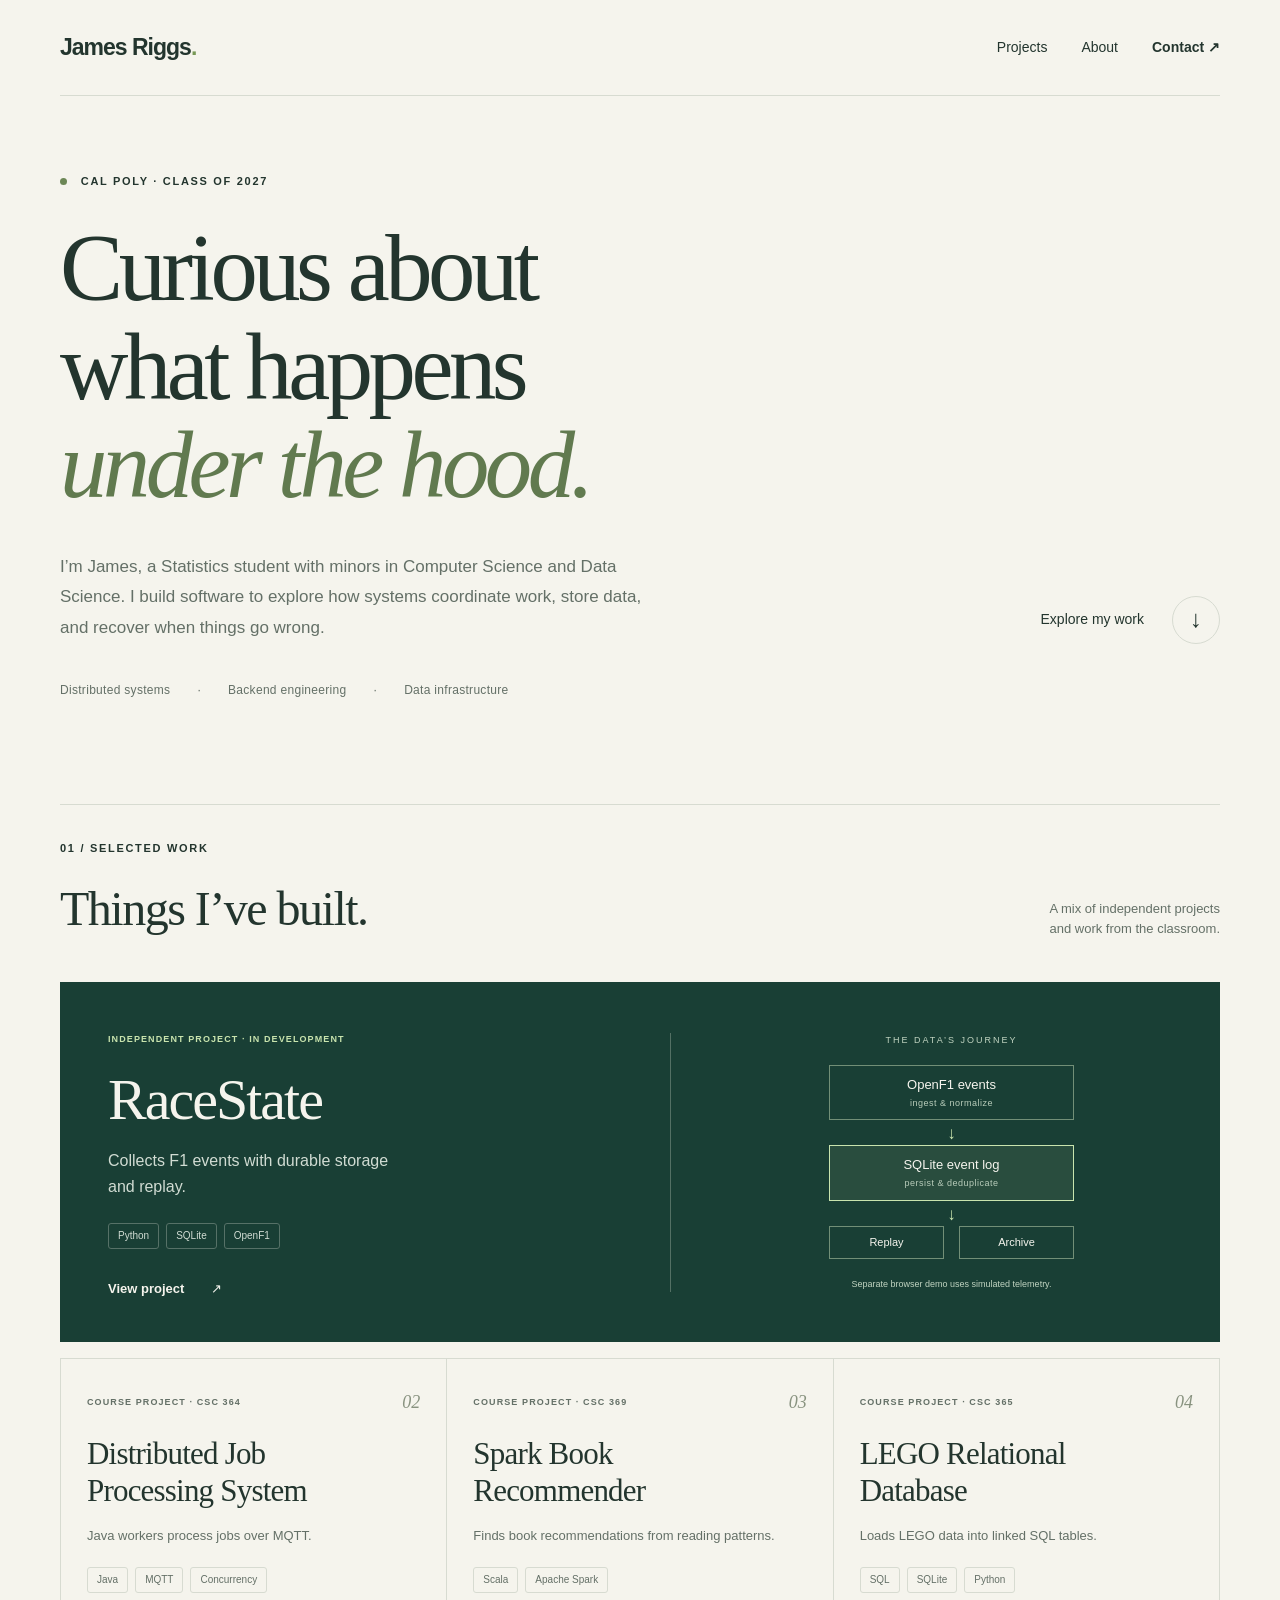
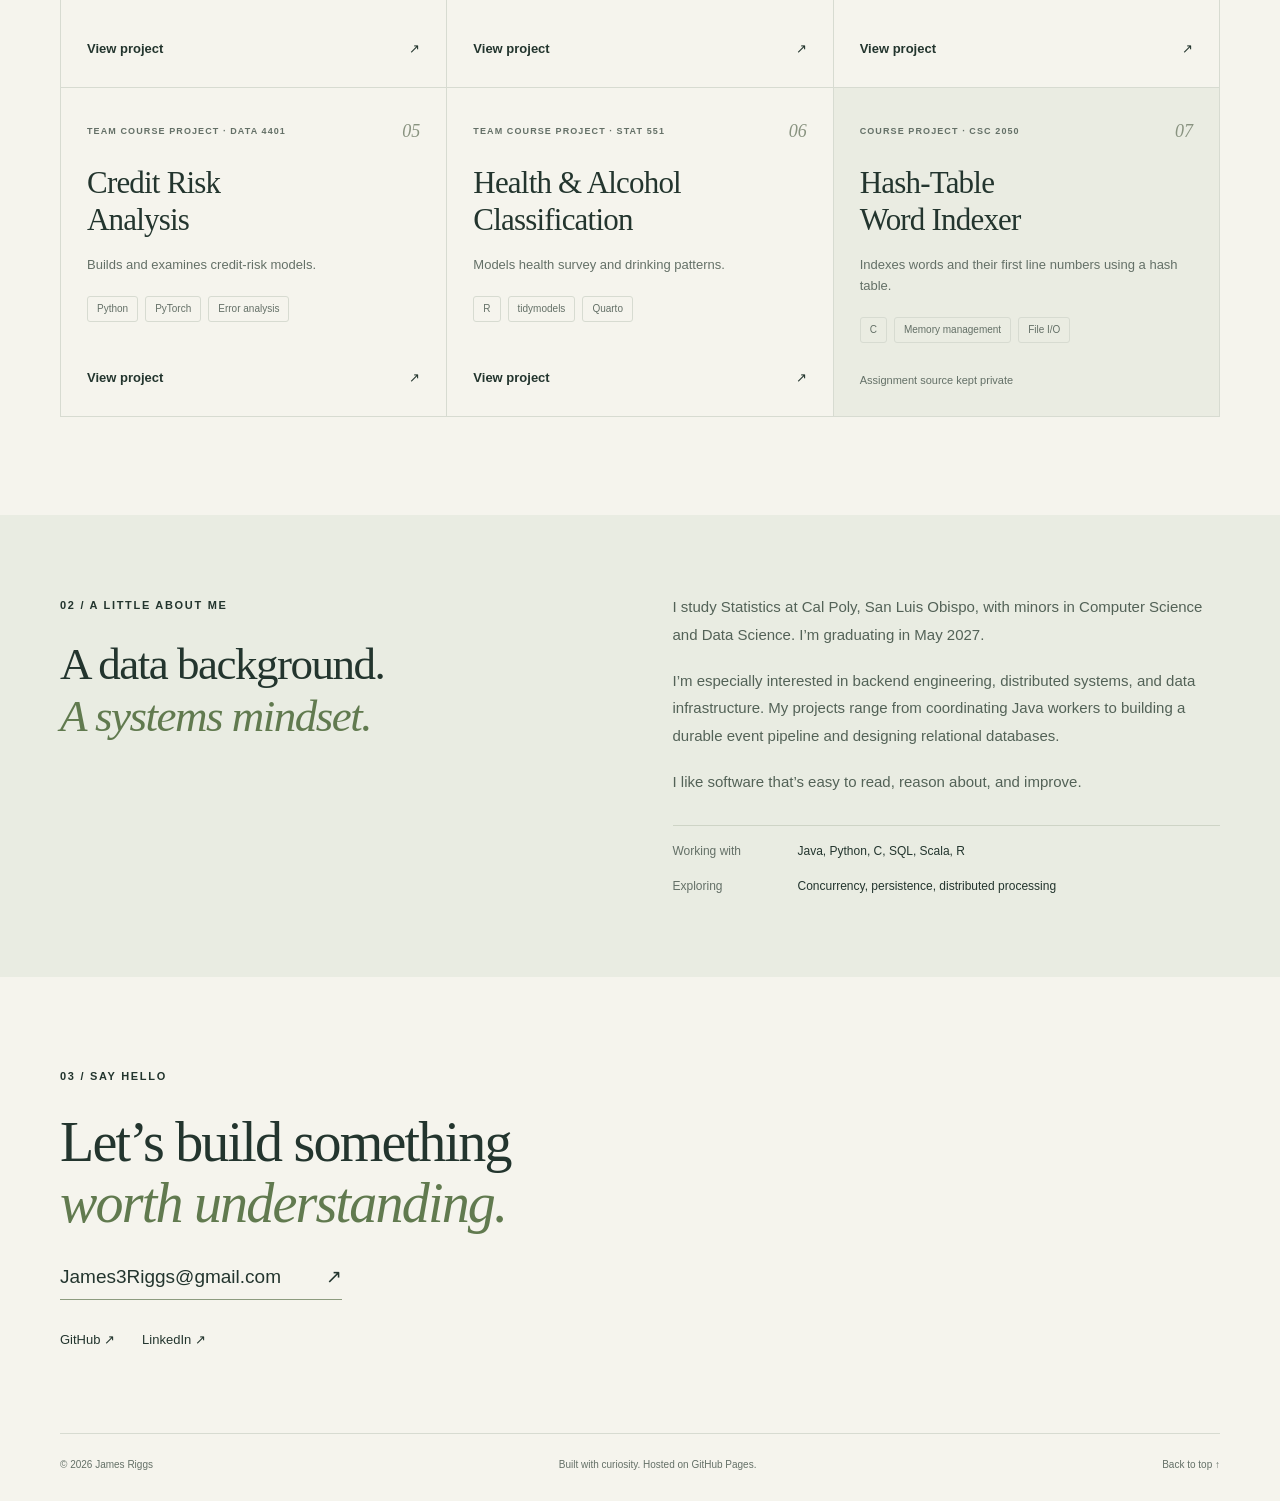
==== index.html @ ce105ed6 "Build personal portfolio with approved projects and About section" ====
<!doctype html>
<html lang="en">
<head>
  <meta charset="utf-8">
  <meta name="viewport" content="width=device-width, initial-scale=1">
  <meta name="description" content="James Riggs — Cal Poly student building distributed systems, backend software, and data pipelines. Selected projects and a little about me.">
  <meta name="theme-color" content="#193f35">
  <title>James Riggs — Software & Systems</title>
  <link rel="icon" href="favicon.svg" type="image/svg+xml">
  <link rel="stylesheet" href="style.css">
</head>
<body>
  <a class="skip" href="#main">Skip to content</a>
  <header class="wrap topbar">
    <a class="wordmark" href="#">James Riggs<span class="dot">.</span></a>
    <nav aria-label="Main navigation"><a href="#projects">Projects</a><a href="#about">About</a><a href="#contact">Contact <span aria-hidden="true">↗</span></a></nav>
  </header>
  <main id="main">
    <section class="wrap hero" aria-labelledby="intro">
      <div class="eyebrow"><span class="status-dot" aria-hidden="true"></span> CAL POLY · CLASS OF 2027</div>
      <h1 id="intro">Curious about<br>what happens<br><em>under the hood.</em></h1>
      <div class="hero-bottom"><p>I’m James, a Statistics student with minors in Computer Science and Data Science. I build software to explore how systems coordinate work, store data, and recover when things go wrong.</p><a class="round-link" href="#projects">Explore my work <span aria-hidden="true">↓</span></a></div>
      <div class="interests"><span>Distributed systems</span><span>Backend engineering</span><span>Data infrastructure</span></div>
    </section>

    <section id="projects" class="wrap projects" aria-labelledby="project-heading">
      <div class="section-heading"><div><span class="eyebrow">01 / SELECTED WORK</span><h2 id="project-heading">Things I’ve built.</h2></div><p>A mix of independent projects<br>and work from the classroom.</p></div>
      <article class="featured">
        <div class="featured-copy"><span class="project-kind">INDEPENDENT PROJECT · IN DEVELOPMENT</span><h3>RaceState</h3><p>Collects F1 events with durable storage and replay.</p><div class="tags"><span>Python</span><span>SQLite</span><span>OpenF1</span></div><a class="source" href="https://github.com/jriggs03/racestate">View project <span aria-hidden="true">↗</span></a></div>
        <div class="flow" role="img" aria-label="RaceState ingestion: OpenF1 events enter a SQLite event log, then can be replayed or archived."><div class="flow-caption">THE DATA’S JOURNEY</div><div class="flow-node">OpenF1 events<span>ingest & normalize</span></div><div class="connector" aria-hidden="true">↓</div><div class="flow-node primary">SQLite event log<span>persist & deduplicate</span></div><div class="connector" aria-hidden="true">↓</div><div class="flow-fork"><span>Replay</span><span>Archive</span></div><p class="flow-note">Separate browser demo uses simulated telemetry.</p></div>
      </article>
      <div class="project-grid">
        <article class="project"><div class="project-top"><span class="project-kind">COURSE PROJECT · CSC 364</span><span class="project-number">02</span></div><h3>Distributed Job<br>Processing System</h3><p>Java workers process jobs over MQTT.</p><div class="tags"><span>Java</span><span>MQTT</span><span>Concurrency</span></div><a class="source" href="https://github.com/jriggs03/Distributed-Arithmetic">View project <span aria-hidden="true">↗</span></a></article>
        <article class="project"><div class="project-top"><span class="project-kind">COURSE PROJECT · CSC 369</span><span class="project-number">03</span></div><h3>Spark Book<br>Recommender</h3><p>Finds book recommendations from reading patterns.</p><div class="tags"><span>Scala</span><span>Apache Spark</span></div><a class="source" href="https://github.com/jriggs03/spark-book-recommender">View project <span aria-hidden="true">↗</span></a></article>
        <article class="project"><div class="project-top"><span class="project-kind">COURSE PROJECT · CSC 365</span><span class="project-number">04</span></div><h3>LEGO Relational<br>Database</h3><p>Loads LEGO data into linked SQL tables.</p><div class="tags"><span>SQL</span><span>SQLite</span><span>Python</span></div><a class="source" href="https://github.com/jriggs03/lego-relational-database">View project <span aria-hidden="true">↗</span></a></article>
        <article class="project"><div class="project-top"><span class="project-kind">TEAM COURSE PROJECT · DATA 4401</span><span class="project-number">05</span></div><h3>Credit Risk<br>Analysis</h3><p>Builds and examines credit-risk models.</p><div class="tags"><span>Python</span><span>PyTorch</span><span>Error analysis</span></div><a class="source" href="https://github.com/jriggs03/credit-risk-analysis">View project <span aria-hidden="true">↗</span></a></article>
        <article class="project"><div class="project-top"><span class="project-kind">TEAM COURSE PROJECT · STAT 551</span><span class="project-number">06</span></div><h3>Health & Alcohol<br>Classification</h3><p>Models health survey and drinking patterns.</p><div class="tags"><span>R</span><span>tidymodels</span><span>Quarto</span></div><a class="source" href="https://github.com/jriggs03/Alcohol-Consumption-trends-in-the-U.S.">View project <span aria-hidden="true">↗</span></a></article>
        <article class="project small-work"><div class="project-top"><span class="project-kind">COURSE PROJECT · CSC 2050</span><span class="project-number">07</span></div><h3>Hash-Table<br>Word Indexer</h3><p>Indexes words and their first line numbers using a hash table.</p><div class="tags"><span>C</span><span>Memory management</span><span>File I/O</span></div><span class="private-source">Assignment source kept private</span></article>
      </div>
    </section>

    <section id="about" class="about" aria-labelledby="about-heading"><div class="wrap about-grid"><div><span class="eyebrow">02 / A LITTLE ABOUT ME</span><h2 id="about-heading">A data background.<br><em>A systems mindset.</em></h2></div><div class="about-copy"><p>I study Statistics at Cal Poly, San Luis Obispo, with minors in Computer Science and Data Science. I’m graduating in May 2027.</p><p>I’m especially interested in backend engineering, distributed systems, and data infrastructure. My projects range from coordinating Java workers to building a durable event pipeline and designing relational databases.</p><p>I like software that’s easy to read, reason about, and improve.</p><dl><div><dt>Working with</dt><dd>Java, Python, C, SQL, Scala, R</dd></div><div><dt>Exploring</dt><dd>Concurrency, persistence, distributed processing</dd></div></dl></div></div></section>

    <section id="contact" class="wrap contact" aria-labelledby="contact-heading"><span class="eyebrow">03 / SAY HELLO</span><h2 id="contact-heading">Let’s build something<br><em>worth understanding.</em></h2><a class="email" href="mailto:James3Riggs@gmail.com">James3Riggs@gmail.com <span aria-hidden="true">↗</span></a><div class="contact-links"><a href="https://github.com/jriggs03">GitHub ↗</a><a href="https://www.linkedin.com/in/James-Riggs/">LinkedIn ↗</a></div></section>
  </main>
  <footer class="wrap footer"><span>© 2026 James Riggs</span><span>Built with curiosity. Hosted on GitHub Pages.</span><a href="#">Back to top ↑</a></footer>
</body>
</html>
---- style.css ----
:root{--paper:#f5f4ed;--ink:#23352e;--muted:#647067;--green:#193f35;--line:#d7dbd1;--accent:#c9e4ae;--serif:Georgia,'Times New Roman',serif;--sans:-apple-system,BlinkMacSystemFont,'Segoe UI',sans-serif}*{box-sizing:border-box}html{scroll-behavior:smooth;scroll-padding-top:24px}body{margin:0;background:var(--paper);color:var(--ink);font-family:var(--sans);font-size:16px;line-height:1.6}a{color:inherit;text-decoration:none}a:hover{text-decoration:underline;text-underline-offset:5px}a:focus-visible{outline:3px solid #6b8d45;outline-offset:7px;border-radius:2px}.wrap{width:min(1160px,calc(100% - 96px));margin-inline:auto}.skip{position:absolute;left:16px;top:-80px;padding:10px;background:var(--ink);color:white;z-index:10}.skip:focus{top:10px}.topbar{display:flex;align-items:center;justify-content:space-between;padding:29px 0;border-bottom:1px solid var(--line)}.wordmark{font-size:23px;font-weight:650;letter-spacing:-1px}.dot{color:#789856}nav{display:flex;gap:34px;font-size:14px}nav a:last-child{font-weight:600}.hero{padding-top:77px;padding-bottom:44px}.eyebrow{font-size:11px;letter-spacing:1.7px;font-weight:650}.status-dot{display:inline-block;width:7px;height:7px;background:#6c8756;border-radius:50%;margin-right:9px}h1,h2,h3,p{margin:0}h1,h2,h3{font-family:var(--serif);font-weight:400}h1{font-size:clamp(62px,7.4vw,104px);letter-spacing:-4.5px;line-height:1.04;margin-top:29px}em{font-weight:400;color:#617a4f}.hero-bottom{display:flex;justify-content:space-between;align-items:flex-end;gap:55px;margin-top:37px}.hero-bottom p{max-width:590px;color:var(--muted);font-size:17px;line-height:1.8}.round-link{display:flex;align-items:center;gap:28px;font-size:14px;white-space:nowrap}.round-link span{display:grid;place-items:center;width:48px;height:48px;border:1px solid var(--line);border-radius:50%;font-size:24px}.interests{display:flex;gap:27px;padding-top:37px;font-size:12px;letter-spacing:.3px;color:var(--muted)}.interests span+span:before{content:'·';margin-right:27px}.projects{padding-top:60px;padding-bottom:98px}.section-heading{display:flex;justify-content:space-between;align-items:flex-end;border-top:1px solid var(--line);padding-top:29px;margin-bottom:34px}.section-heading h2{font-size:48px;letter-spacing:-1.5px;margin-top:12px}.section-heading>p{font-size:13px;color:var(--muted);text-align:right;padding-bottom:8px}.featured{background:var(--green);color:var(--paper);display:grid;grid-template-columns:1fr 1fr;min-height:350px;padding:42px 48px;gap:60px}.project-kind{font-size:10px;letter-spacing:1.1px;font-weight:600}.featured .project-kind{color:var(--accent)}.featured h3{font-size:58px;letter-spacing:-2px;margin-top:15px;line-height:1.2}.featured-copy>p{color:#d1dcd3;margin-top:14px;max-width:290px}.tags{display:flex;flex-wrap:wrap;gap:7px;margin-top:23px}.tags span{font-size:10px;line-height:1.4;border:1px solid var(--line);padding:5px 9px;border-radius:3px;color:var(--muted)}.featured .tags span{color:#d1dcd3;border-color:#567167}.source{display:inline-flex;gap:27px;font-size:13px;font-weight:550;margin-top:30px}.flow{align-self:center;text-align:center;border-left:1px solid #537064;padding-left:60px}.flow-caption{font-size:9px;letter-spacing:2px;color:#c1d4c1;margin-bottom:18px}.flow-node{border:1px solid #728f77;padding:9px 15px;font-size:13px;max-width:245px;margin:auto}.flow-node span{display:block;font-size:9px;letter-spacing:.5px;color:#b9cdbb}.flow-node.primary{border-color:var(--accent);background:#294d3e}.connector{height:25px;color:var(--accent);font-size:17px}.flow-fork{display:flex;gap:15px;max-width:245px;margin:auto}.flow-fork span{width:50%;border:1px solid #728f77;padding:7px;font-size:11px}.flow-note{font-size:9px;color:#c1d4c1;margin-top:18px}.project-grid{display:grid;grid-template-columns:repeat(3,minmax(0,1fr));margin-top:16px;border-top:1px solid var(--line);border-left:1px solid var(--line)}.project{padding:29px 26px 27px;border-bottom:1px solid var(--line);border-right:1px solid var(--line);display:flex;flex-direction:column;min-height:329px}.project-top{display:flex;justify-content:space-between;align-items:center;gap:12px}.project-kind{color:var(--muted);font-size:9px}.project-number{font-family:var(--serif);font-style:italic;color:#899380;font-size:18px}.project h3{font-size:31px;letter-spacing:-.8px;line-height:1.18;margin-top:19px}.project p{font-size:13px;color:var(--muted);margin-top:17px}.project .tags{margin-top:20px;margin-bottom:25px}.project .source{margin-top:auto;justify-content:space-between}.small-work{background:#eaece2}.private-source{font-size:11px;color:var(--muted);margin-top:auto}.about{background:#e9ece2;padding:76px 0 81px}.about-grid{display:grid;grid-template-columns:1fr 1fr;gap:65px}.about h2{font-size:45px;line-height:1.15;letter-spacing:-1.5px;margin-top:22px}.about-copy{padding-top:2px}.about-copy>p{font-size:15px;line-height:1.85;color:#536257;margin-bottom:18px}.about dl{margin:29px 0 0;border-top:1px solid #ced4c6}.about dl>div{display:grid;grid-template-columns:110px 1fr;gap:15px;padding-top:16px;font-size:12px}dt{color:var(--muted)}dd{margin:0}.contact{padding-top:85px;padding-bottom:82px}.contact h2{font-size:56px;line-height:1.1;letter-spacing:-1.8px;margin:24px 0 27px}.email{font-size:19px;border-bottom:1px solid #8d9b7f;padding-bottom:7px;display:inline-flex;gap:45px}.contact-links{display:flex;gap:27px;margin-top:30px;font-size:13px}.footer{display:flex;justify-content:space-between;gap:20px;border-top:1px solid var(--line);padding:23px 0 28px;font-size:10px;color:var(--muted)}@media(min-width:1400px){.hero{padding-top:90px}}@media(max-width:950px){.wrap{width:calc(100% - 56px)}.project-grid{grid-template-columns:repeat(2,minmax(0,1fr))}.featured{gap:30px;padding:35px}.flow{padding-left:30px}.hero-bottom{gap:25px}.about-grid{gap:35px}.about h2{font-size:38px}h1{letter-spacing:-3px}}@media(max-width:620px){.wrap{width:calc(100% - 36px)}.topbar{padding:21px 0}.wordmark{font-size:21px}nav{gap:17px;font-size:12px}.hero{padding-top:50px}.eyebrow{font-size:9px}h1{font-size:58px;letter-spacing:-2.7px;margin-top:25px}.hero-bottom{display:block;margin-top:29px}.hero-bottom p{font-size:15px}.round-link{margin-top:23px;justify-content:space-between}.interests{gap:12px;flex-wrap:wrap;font-size:9px;padding-top:28px}.interests span+span:before{margin-right:12px}.projects{padding-top:35px;padding-bottom:55px}.section-heading h2{font-size:36px}.section-heading>p{display:none}.featured{display:block;padding:29px}.featured h3{font-size:47px}.flow{border-left:0;border-top:1px solid #537064;padding:27px 0 0;margin-top:30px}.project-grid{grid-template-columns:1fr}.project{min-height:300px;padding:25px}.project h3{font-size:32px}.about{padding:50px 0}.about-grid{grid-template-columns:1fr;gap:28px}.about h2{font-size:37px}.contact{padding-top:54px;padding-bottom:53px}.contact h2{font-size:40px}.email{font-size:15px;gap:25px}.footer{flex-wrap:wrap;font-size:9px}.footer span:nth-child(2){order:3;width:100%}}@media(prefers-reduced-motion:reduce){html{scroll-behavior:auto}}@media print{.topbar,.contact,.footer{display:none}.hero{padding-top:20px}.projects{padding-top:20px}.project,.featured{break-inside:avoid}a.source:after{content:' (' attr(href) ')';font-size:8px}.wrap{width:100%}}
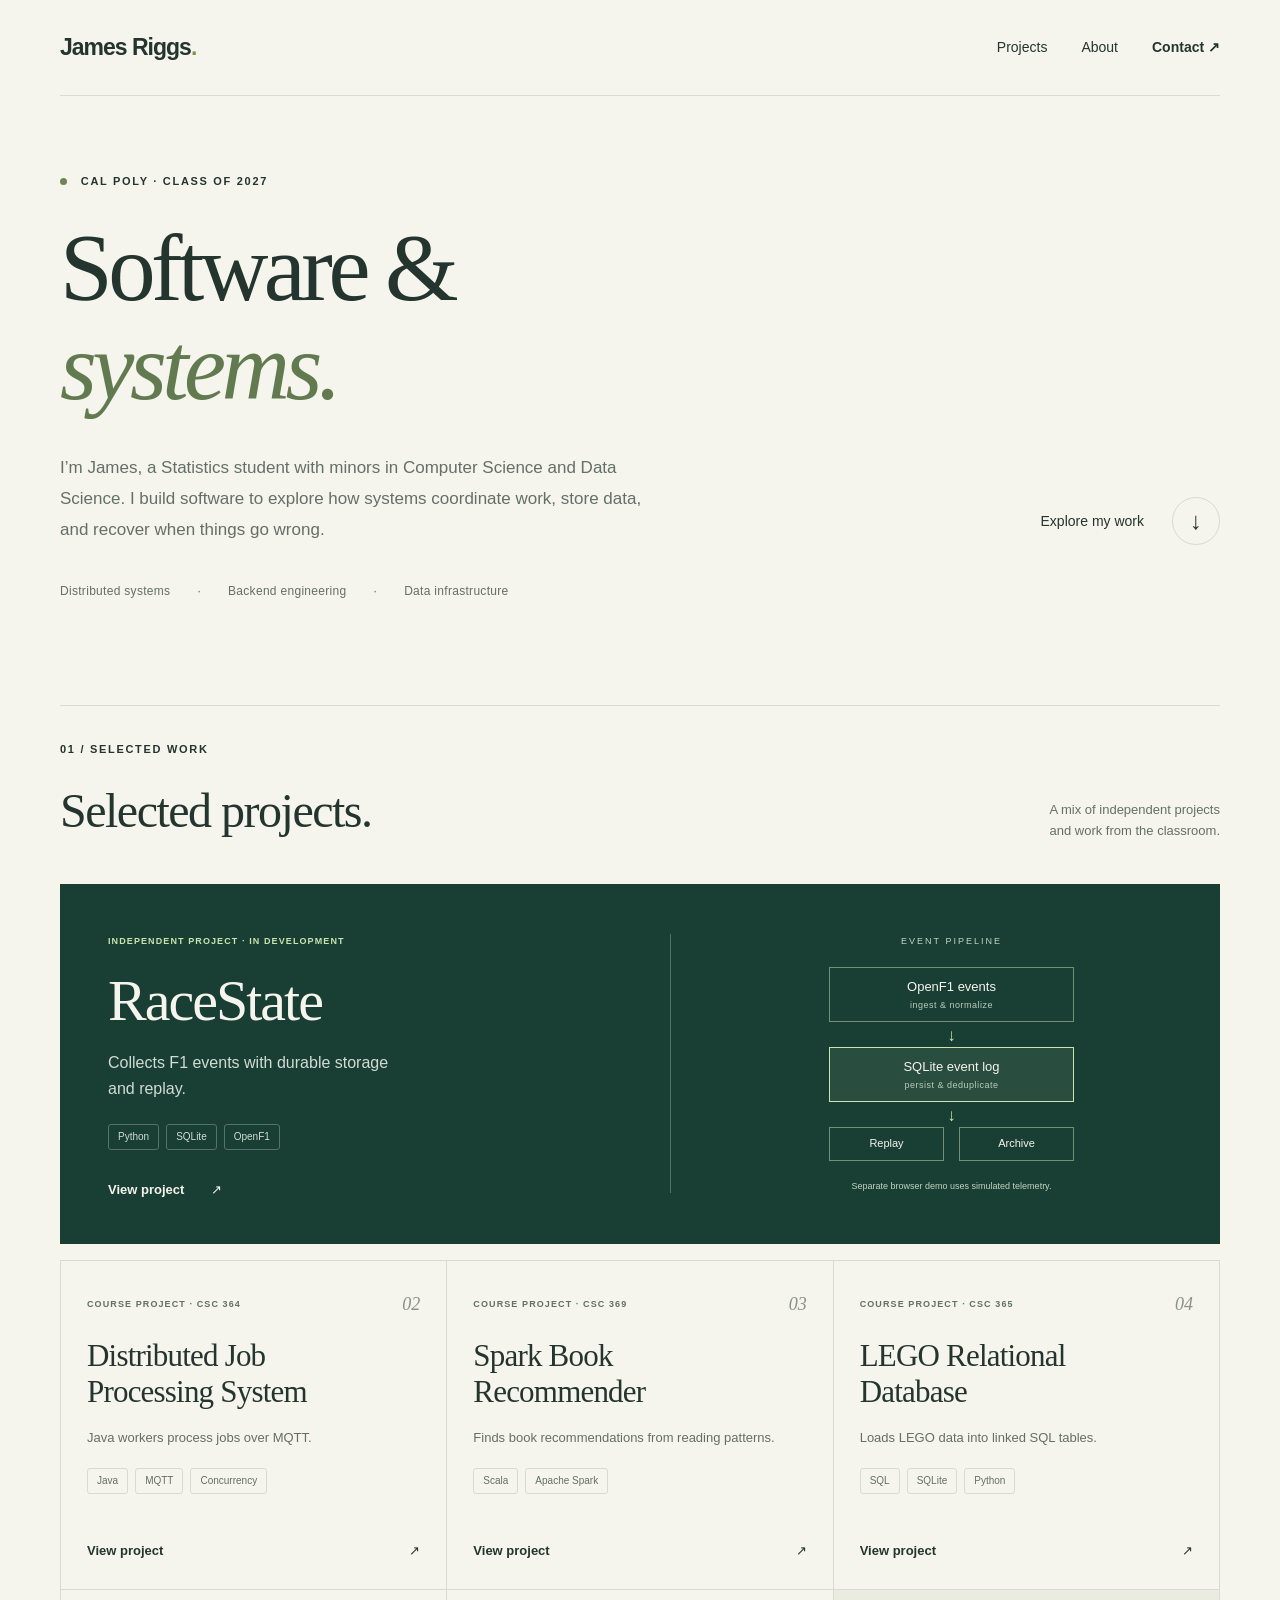
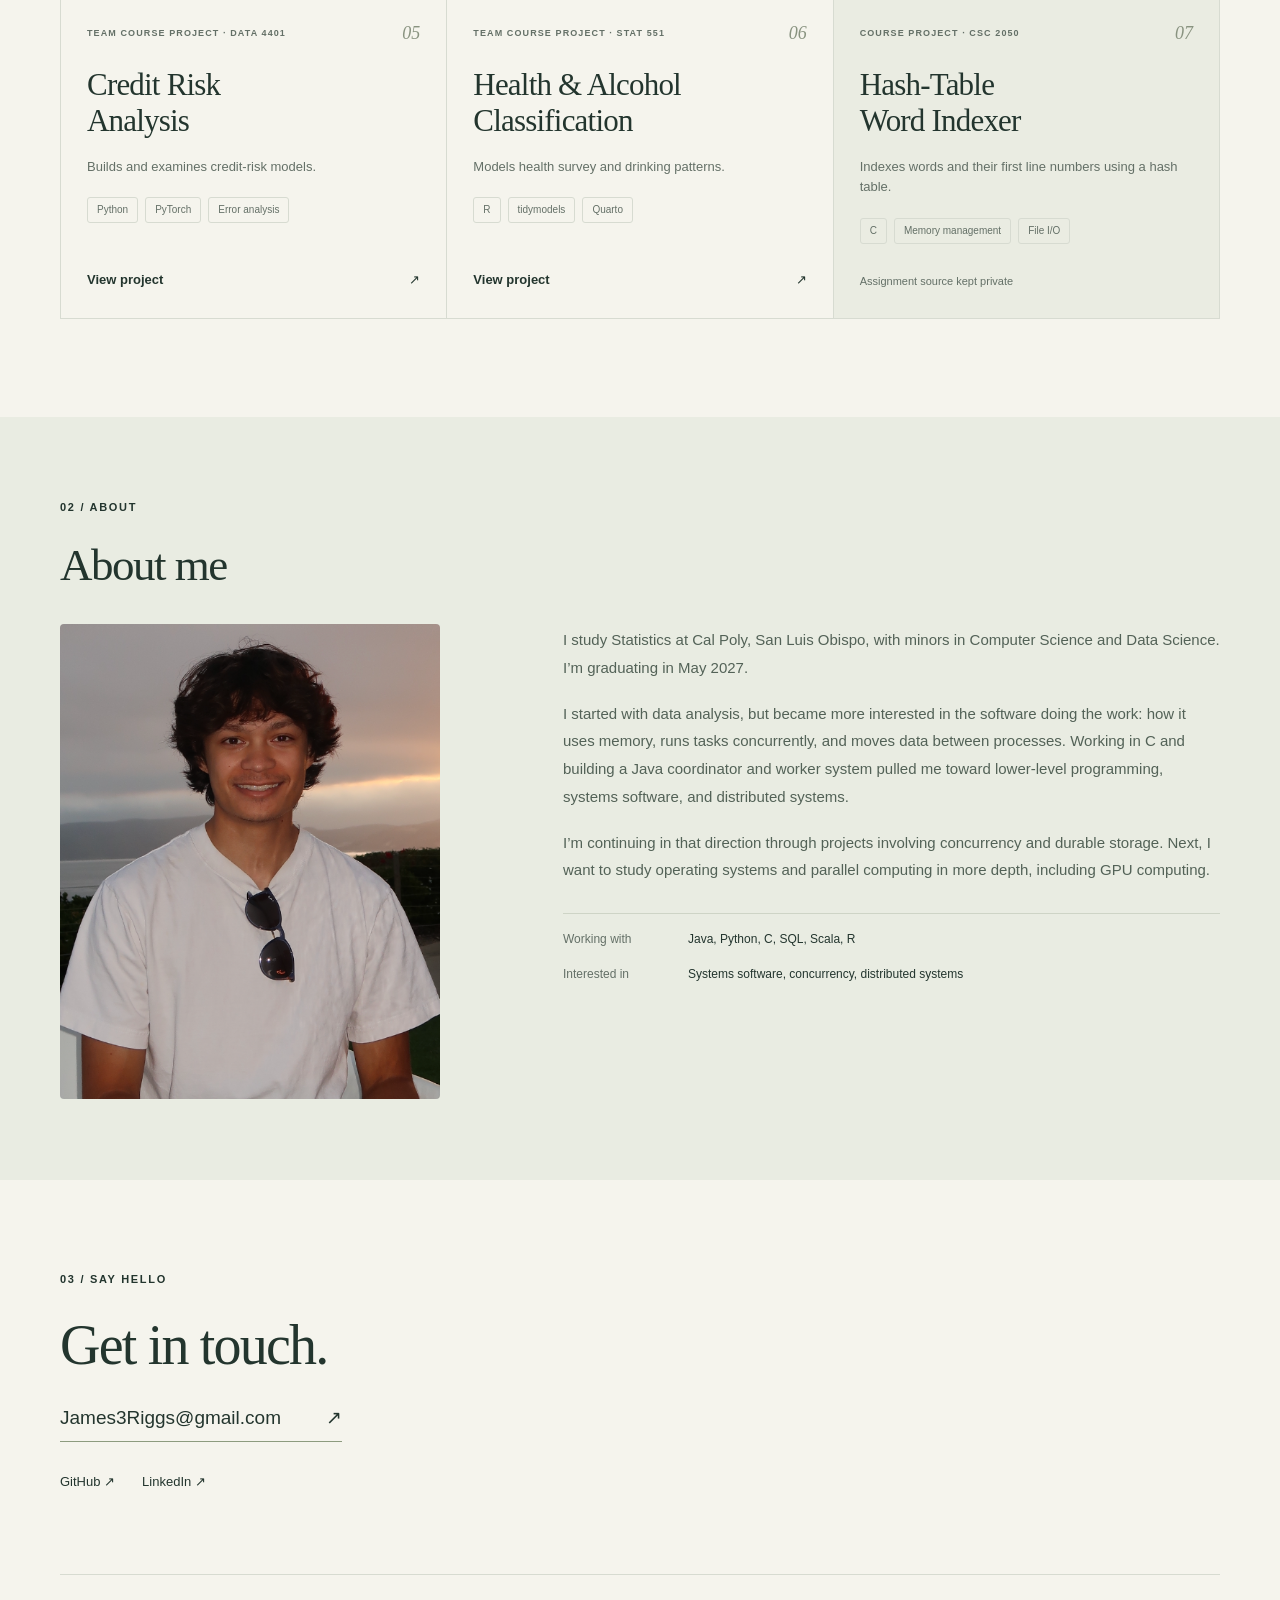
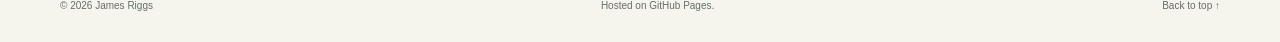
==== commit aab660a1: "Add About portrait and simplify portfolio copy" ====
--- a/index.html
+++ b/index.html
@@ -18,16 +18,16 @@
   <main id="main">
     <section class="wrap hero" aria-labelledby="intro">
       <div class="eyebrow"><span class="status-dot" aria-hidden="true"></span> CAL POLY · CLASS OF 2027</div>
-      <h1 id="intro">Curious about<br>what happens<br><em>under the hood.</em></h1>
+      <h1 id="intro">Software &amp;<br><em>systems.</em></h1>
       <div class="hero-bottom"><p>I’m James, a Statistics student with minors in Computer Science and Data Science. I build software to explore how systems coordinate work, store data, and recover when things go wrong.</p><a class="round-link" href="#projects">Explore my work <span aria-hidden="true">↓</span></a></div>
       <div class="interests"><span>Distributed systems</span><span>Backend engineering</span><span>Data infrastructure</span></div>
     </section>
 
     <section id="projects" class="wrap projects" aria-labelledby="project-heading">
-      <div class="section-heading"><div><span class="eyebrow">01 / SELECTED WORK</span><h2 id="project-heading">Things I’ve built.</h2></div><p>A mix of independent projects<br>and work from the classroom.</p></div>
+      <div class="section-heading"><div><span class="eyebrow">01 / SELECTED WORK</span><h2 id="project-heading">Selected projects.</h2></div><p>A mix of independent projects<br>and work from the classroom.</p></div>
       <article class="featured">
         <div class="featured-copy"><span class="project-kind">INDEPENDENT PROJECT · IN DEVELOPMENT</span><h3>RaceState</h3><p>Collects F1 events with durable storage and replay.</p><div class="tags"><span>Python</span><span>SQLite</span><span>OpenF1</span></div><a class="source" href="https://github.com/jriggs03/racestate">View project <span aria-hidden="true">↗</span></a></div>
-        <div class="flow" role="img" aria-label="RaceState ingestion: OpenF1 events enter a SQLite event log, then can be replayed or archived."><div class="flow-caption">THE DATA’S JOURNEY</div><div class="flow-node">OpenF1 events<span>ingest & normalize</span></div><div class="connector" aria-hidden="true">↓</div><div class="flow-node primary">SQLite event log<span>persist & deduplicate</span></div><div class="connector" aria-hidden="true">↓</div><div class="flow-fork"><span>Replay</span><span>Archive</span></div><p class="flow-note">Separate browser demo uses simulated telemetry.</p></div>
+        <div class="flow" role="img" aria-label="RaceState ingestion: OpenF1 events enter a SQLite event log, then can be replayed or archived."><div class="flow-caption">EVENT PIPELINE</div><div class="flow-node">OpenF1 events<span>ingest & normalize</span></div><div class="connector" aria-hidden="true">↓</div><div class="flow-node primary">SQLite event log<span>persist & deduplicate</span></div><div class="connector" aria-hidden="true">↓</div><div class="flow-fork"><span>Replay</span><span>Archive</span></div><p class="flow-note">Separate browser demo uses simulated telemetry.</p></div>
       </article>
       <div class="project-grid">
         <article class="project"><div class="project-top"><span class="project-kind">COURSE PROJECT · CSC 364</span><span class="project-number">02</span></div><h3>Distributed Job<br>Processing System</h3><p>Java workers process jobs over MQTT.</p><div class="tags"><span>Java</span><span>MQTT</span><span>Concurrency</span></div><a class="source" href="https://github.com/jriggs03/Distributed-Arithmetic">View project <span aria-hidden="true">↗</span></a></article>
@@ -39,10 +39,24 @@
       </div>
     </section>
 
-    <section id="about" class="about" aria-labelledby="about-heading"><div class="wrap about-grid"><div><span class="eyebrow">02 / A LITTLE ABOUT ME</span><h2 id="about-heading">A data background.<br><em>A systems mindset.</em></h2></div><div class="about-copy"><p>I study Statistics at Cal Poly, San Luis Obispo, with minors in Computer Science and Data Science. I’m graduating in May 2027.</p><p>I’m especially interested in backend engineering, distributed systems, and data infrastructure. My projects range from coordinating Java workers to building a durable event pipeline and designing relational databases.</p><p>I like software that’s easy to read, reason about, and improve.</p><dl><div><dt>Working with</dt><dd>Java, Python, C, SQL, Scala, R</dd></div><div><dt>Exploring</dt><dd>Concurrency, persistence, distributed processing</dd></div></dl></div></div></section>
+    <section id="about" class="about" aria-labelledby="about-heading">
+      <div class="wrap">
+        <span class="eyebrow">02 / ABOUT</span>
+        <h2 id="about-heading">About me</h2>
+        <div class="about-grid">
+          <img class="about-photo" src="assets/james-riggs.png" alt="James Riggs outdoors by the coast" width="714" height="661" loading="lazy" decoding="async">
+          <div class="about-copy">
+            <p>I study Statistics at Cal Poly, San Luis Obispo, with minors in Computer Science and Data Science. I’m graduating in May 2027.</p>
+            <p>I started with data analysis, but became more interested in the software doing the work: how it uses memory, runs tasks concurrently, and moves data between processes. Working in C and building a Java coordinator and worker system pulled me toward lower-level programming, systems software, and distributed systems.</p>
+            <p>I’m continuing in that direction through projects involving concurrency and durable storage. Next, I want to study operating systems and parallel computing in more depth, including GPU computing.</p>
+            <dl><div><dt>Working with</dt><dd>Java, Python, C, SQL, Scala, R</dd></div><div><dt>Interested in</dt><dd>Systems software, concurrency, distributed systems</dd></div></dl>
+          </div>
+        </div>
+      </div>
+    </section>
 
-    <section id="contact" class="wrap contact" aria-labelledby="contact-heading"><span class="eyebrow">03 / SAY HELLO</span><h2 id="contact-heading">Let’s build something<br><em>worth understanding.</em></h2><a class="email" href="mailto:James3Riggs@gmail.com">James3Riggs@gmail.com <span aria-hidden="true">↗</span></a><div class="contact-links"><a href="https://github.com/jriggs03">GitHub ↗</a><a href="https://www.linkedin.com/in/James-Riggs/">LinkedIn ↗</a></div></section>
+    <section id="contact" class="wrap contact" aria-labelledby="contact-heading"><span class="eyebrow">03 / SAY HELLO</span><h2 id="contact-heading">Get in touch.</h2><a class="email" href="mailto:James3Riggs@gmail.com">James3Riggs@gmail.com <span aria-hidden="true">↗</span></a><div class="contact-links"><a href="https://github.com/jriggs03">GitHub ↗</a><a href="https://www.linkedin.com/in/James-Riggs/">LinkedIn ↗</a></div></section>
   </main>
-  <footer class="wrap footer"><span>© 2026 James Riggs</span><span>Built with curiosity. Hosted on GitHub Pages.</span><a href="#">Back to top ↑</a></footer>
+  <footer class="wrap footer"><span>© 2026 James Riggs</span><span>Hosted on GitHub Pages.</span><a href="#">Back to top ↑</a></footer>
 </body>
 </html>
--- a/style.css
+++ b/style.css
@@ -1 +1 @@
-:root{--paper:#f5f4ed;--ink:#23352e;--muted:#647067;--green:#193f35;--line:#d7dbd1;--accent:#c9e4ae;--serif:Georgia,'Times New Roman',serif;--sans:-apple-system,BlinkMacSystemFont,'Segoe UI',sans-serif}*{box-sizing:border-box}html{scroll-behavior:smooth;scroll-padding-top:24px}body{margin:0;background:var(--paper);color:var(--ink);font-family:var(--sans);font-size:16px;line-height:1.6}a{color:inherit;text-decoration:none}a:hover{text-decoration:underline;text-underline-offset:5px}a:focus-visible{outline:3px solid #6b8d45;outline-offset:7px;border-radius:2px}.wrap{width:min(1160px,calc(100% - 96px));margin-inline:auto}.skip{position:absolute;left:16px;top:-80px;padding:10px;background:var(--ink);color:white;z-index:10}.skip:focus{top:10px}.topbar{display:flex;align-items:center;justify-content:space-between;padding:29px 0;border-bottom:1px solid var(--line)}.wordmark{font-size:23px;font-weight:650;letter-spacing:-1px}.dot{color:#789856}nav{display:flex;gap:34px;font-size:14px}nav a:last-child{font-weight:600}.hero{padding-top:77px;padding-bottom:44px}.eyebrow{font-size:11px;letter-spacing:1.7px;font-weight:650}.status-dot{display:inline-block;width:7px;height:7px;background:#6c8756;border-radius:50%;margin-right:9px}h1,h2,h3,p{margin:0}h1,h2,h3{font-family:var(--serif);font-weight:400}h1{font-size:clamp(62px,7.4vw,104px);letter-spacing:-4.5px;line-height:1.04;margin-top:29px}em{font-weight:400;color:#617a4f}.hero-bottom{display:flex;justify-content:space-between;align-items:flex-end;gap:55px;margin-top:37px}.hero-bottom p{max-width:590px;color:var(--muted);font-size:17px;line-height:1.8}.round-link{display:flex;align-items:center;gap:28px;font-size:14px;white-space:nowrap}.round-link span{display:grid;place-items:center;width:48px;height:48px;border:1px solid var(--line);border-radius:50%;font-size:24px}.interests{display:flex;gap:27px;padding-top:37px;font-size:12px;letter-spacing:.3px;color:var(--muted)}.interests span+span:before{content:'·';margin-right:27px}.projects{padding-top:60px;padding-bottom:98px}.section-heading{display:flex;justify-content:space-between;align-items:flex-end;border-top:1px solid var(--line);padding-top:29px;margin-bottom:34px}.section-heading h2{font-size:48px;letter-spacing:-1.5px;margin-top:12px}.section-heading>p{font-size:13px;color:var(--muted);text-align:right;padding-bottom:8px}.featured{background:var(--green);color:var(--paper);display:grid;grid-template-columns:1fr 1fr;min-height:350px;padding:42px 48px;gap:60px}.project-kind{font-size:10px;letter-spacing:1.1px;font-weight:600}.featured .project-kind{color:var(--accent)}.featured h3{font-size:58px;letter-spacing:-2px;margin-top:15px;line-height:1.2}.featured-copy>p{color:#d1dcd3;margin-top:14px;max-width:290px}.tags{display:flex;flex-wrap:wrap;gap:7px;margin-top:23px}.tags span{font-size:10px;line-height:1.4;border:1px solid var(--line);padding:5px 9px;border-radius:3px;color:var(--muted)}.featured .tags span{color:#d1dcd3;border-color:#567167}.source{display:inline-flex;gap:27px;font-size:13px;font-weight:550;margin-top:30px}.flow{align-self:center;text-align:center;border-left:1px solid #537064;padding-left:60px}.flow-caption{font-size:9px;letter-spacing:2px;color:#c1d4c1;margin-bottom:18px}.flow-node{border:1px solid #728f77;padding:9px 15px;font-size:13px;max-width:245px;margin:auto}.flow-node span{display:block;font-size:9px;letter-spacing:.5px;color:#b9cdbb}.flow-node.primary{border-color:var(--accent);background:#294d3e}.connector{height:25px;color:var(--accent);font-size:17px}.flow-fork{display:flex;gap:15px;max-width:245px;margin:auto}.flow-fork span{width:50%;border:1px solid #728f77;padding:7px;font-size:11px}.flow-note{font-size:9px;color:#c1d4c1;margin-top:18px}.project-grid{display:grid;grid-template-columns:repeat(3,minmax(0,1fr));margin-top:16px;border-top:1px solid var(--line);border-left:1px solid var(--line)}.project{padding:29px 26px 27px;border-bottom:1px solid var(--line);border-right:1px solid var(--line);display:flex;flex-direction:column;min-height:329px}.project-top{display:flex;justify-content:space-between;align-items:center;gap:12px}.project-kind{color:var(--muted);font-size:9px}.project-number{font-family:var(--serif);font-style:italic;color:#899380;font-size:18px}.project h3{font-size:31px;letter-spacing:-.8px;line-height:1.18;margin-top:19px}.project p{font-size:13px;color:var(--muted);margin-top:17px}.project .tags{margin-top:20px;margin-bottom:25px}.project .source{margin-top:auto;justify-content:space-between}.small-work{background:#eaece2}.private-source{font-size:11px;color:var(--muted);margin-top:auto}.about{background:#e9ece2;padding:76px 0 81px}.about-grid{display:grid;grid-template-columns:1fr 1fr;gap:65px}.about h2{font-size:45px;line-height:1.15;letter-spacing:-1.5px;margin-top:22px}.about-copy{padding-top:2px}.about-copy>p{font-size:15px;line-height:1.85;color:#536257;margin-bottom:18px}.about dl{margin:29px 0 0;border-top:1px solid #ced4c6}.about dl>div{display:grid;grid-template-columns:110px 1fr;gap:15px;padding-top:16px;font-size:12px}dt{color:var(--muted)}dd{margin:0}.contact{padding-top:85px;padding-bottom:82px}.contact h2{font-size:56px;line-height:1.1;letter-spacing:-1.8px;margin:24px 0 27px}.email{font-size:19px;border-bottom:1px solid #8d9b7f;padding-bottom:7px;display:inline-flex;gap:45px}.contact-links{display:flex;gap:27px;margin-top:30px;font-size:13px}.footer{display:flex;justify-content:space-between;gap:20px;border-top:1px solid var(--line);padding:23px 0 28px;font-size:10px;color:var(--muted)}@media(min-width:1400px){.hero{padding-top:90px}}@media(max-width:950px){.wrap{width:calc(100% - 56px)}.project-grid{grid-template-columns:repeat(2,minmax(0,1fr))}.featured{gap:30px;padding:35px}.flow{padding-left:30px}.hero-bottom{gap:25px}.about-grid{gap:35px}.about h2{font-size:38px}h1{letter-spacing:-3px}}@media(max-width:620px){.wrap{width:calc(100% - 36px)}.topbar{padding:21px 0}.wordmark{font-size:21px}nav{gap:17px;font-size:12px}.hero{padding-top:50px}.eyebrow{font-size:9px}h1{font-size:58px;letter-spacing:-2.7px;margin-top:25px}.hero-bottom{display:block;margin-top:29px}.hero-bottom p{font-size:15px}.round-link{margin-top:23px;justify-content:space-between}.interests{gap:12px;flex-wrap:wrap;font-size:9px;padding-top:28px}.interests span+span:before{margin-right:12px}.projects{padding-top:35px;padding-bottom:55px}.section-heading h2{font-size:36px}.section-heading>p{display:none}.featured{display:block;padding:29px}.featured h3{font-size:47px}.flow{border-left:0;border-top:1px solid #537064;padding:27px 0 0;margin-top:30px}.project-grid{grid-template-columns:1fr}.project{min-height:300px;padding:25px}.project h3{font-size:32px}.about{padding:50px 0}.about-grid{grid-template-columns:1fr;gap:28px}.about h2{font-size:37px}.contact{padding-top:54px;padding-bottom:53px}.contact h2{font-size:40px}.email{font-size:15px;gap:25px}.footer{flex-wrap:wrap;font-size:9px}.footer span:nth-child(2){order:3;width:100%}}@media(prefers-reduced-motion:reduce){html{scroll-behavior:auto}}@media print{.topbar,.contact,.footer{display:none}.hero{padding-top:20px}.projects{padding-top:20px}.project,.featured{break-inside:avoid}a.source:after{content:' (' attr(href) ')';font-size:8px}.wrap{width:100%}}
+:root{--paper:#f5f4ed;--ink:#23352e;--muted:#647067;--green:#193f35;--line:#d7dbd1;--accent:#c9e4ae;--serif:Georgia,'Times New Roman',serif;--sans:-apple-system,BlinkMacSystemFont,'Segoe UI',sans-serif}*{box-sizing:border-box}html{scroll-behavior:smooth;scroll-padding-top:24px}body{margin:0;background:var(--paper);color:var(--ink);font-family:var(--sans);font-size:16px;line-height:1.6}a{color:inherit;text-decoration:none}a:hover{text-decoration:underline;text-underline-offset:5px}a:focus-visible{outline:3px solid #6b8d45;outline-offset:7px;border-radius:2px}.wrap{width:min(1160px,calc(100% - 96px));margin-inline:auto}.skip{position:absolute;left:16px;top:-80px;padding:10px;background:var(--ink);color:white;z-index:10}.skip:focus{top:10px}.topbar{display:flex;align-items:center;justify-content:space-between;padding:29px 0;border-bottom:1px solid var(--line)}.wordmark{font-size:23px;font-weight:650;letter-spacing:-1px}.dot{color:#789856}nav{display:flex;gap:34px;font-size:14px}nav a:last-child{font-weight:600}.hero{padding-top:77px;padding-bottom:44px}.eyebrow{font-size:11px;letter-spacing:1.7px;font-weight:650}.status-dot{display:inline-block;width:7px;height:7px;background:#6c8756;border-radius:50%;margin-right:9px}h1,h2,h3,p{margin:0}h1,h2,h3{font-family:var(--serif);font-weight:400}h1{font-size:clamp(62px,7.4vw,104px);letter-spacing:-4.5px;line-height:1.04;margin-top:29px}em{font-weight:400;color:#617a4f}.hero-bottom{display:flex;justify-content:space-between;align-items:flex-end;gap:55px;margin-top:37px}.hero-bottom p{max-width:590px;color:var(--muted);font-size:17px;line-height:1.8}.round-link{display:flex;align-items:center;gap:28px;font-size:14px;white-space:nowrap}.round-link span{display:grid;place-items:center;width:48px;height:48px;border:1px solid var(--line);border-radius:50%;font-size:24px}.interests{display:flex;gap:27px;padding-top:37px;font-size:12px;letter-spacing:.3px;color:var(--muted)}.interests span+span:before{content:'·';margin-right:27px}.projects{padding-top:60px;padding-bottom:98px}.section-heading{display:flex;justify-content:space-between;align-items:flex-end;border-top:1px solid var(--line);padding-top:29px;margin-bottom:34px}.section-heading h2{font-size:48px;letter-spacing:-1.5px;margin-top:12px}.section-heading>p{font-size:13px;color:var(--muted);text-align:right;padding-bottom:8px}.featured{background:var(--green);color:var(--paper);display:grid;grid-template-columns:1fr 1fr;min-height:350px;padding:42px 48px;gap:60px}.project-kind{font-size:10px;letter-spacing:1.1px;font-weight:600}.featured .project-kind{color:var(--accent)}.featured h3{font-size:58px;letter-spacing:-2px;margin-top:15px;line-height:1.2}.featured-copy>p{color:#d1dcd3;margin-top:14px;max-width:290px}.tags{display:flex;flex-wrap:wrap;gap:7px;margin-top:23px}.tags span{font-size:10px;line-height:1.4;border:1px solid var(--line);padding:5px 9px;border-radius:3px;color:var(--muted)}.featured .tags span{color:#d1dcd3;border-color:#567167}.source{display:inline-flex;gap:27px;font-size:13px;font-weight:550;margin-top:30px}.flow{align-self:center;text-align:center;border-left:1px solid #537064;padding-left:60px}.flow-caption{font-size:9px;letter-spacing:2px;color:#c1d4c1;margin-bottom:18px}.flow-node{border:1px solid #728f77;padding:9px 15px;font-size:13px;max-width:245px;margin:auto}.flow-node span{display:block;font-size:9px;letter-spacing:.5px;color:#b9cdbb}.flow-node.primary{border-color:var(--accent);background:#294d3e}.connector{height:25px;color:var(--accent);font-size:17px}.flow-fork{display:flex;gap:15px;max-width:245px;margin:auto}.flow-fork span{width:50%;border:1px solid #728f77;padding:7px;font-size:11px}.flow-note{font-size:9px;color:#c1d4c1;margin-top:18px}.project-grid{display:grid;grid-template-columns:repeat(3,minmax(0,1fr));margin-top:16px;border-top:1px solid var(--line);border-left:1px solid var(--line)}.project{padding:29px 26px 27px;border-bottom:1px solid var(--line);border-right:1px solid var(--line);display:flex;flex-direction:column;min-height:329px}.project-top{display:flex;justify-content:space-between;align-items:center;gap:12px}.project-kind{color:var(--muted);font-size:9px}.project-number{font-family:var(--serif);font-style:italic;color:#899380;font-size:18px}.project h3{font-size:31px;letter-spacing:-.8px;line-height:1.18;margin-top:19px}.project p{font-size:13px;color:var(--muted);margin-top:17px}.project .tags{margin-top:20px;margin-bottom:25px}.project .source{margin-top:auto;justify-content:space-between}.small-work{background:#eaece2}.private-source{font-size:11px;color:var(--muted);margin-top:auto}.about{background:#e9ece2;padding:76px 0 81px}.about-grid{display:grid;grid-template-columns:minmax(0,.8fr) minmax(0,1.2fr);gap:65px;align-items:start;margin-top:32px}.about-photo{display:block;width:100%;max-width:380px;aspect-ratio:4/5;height:auto;object-fit:cover;object-position:50% 20%;border-radius:4px}.about h2{font-size:45px;line-height:1.15;letter-spacing:-1.5px;margin-top:22px}.about-copy{padding-top:2px}.about-copy>p{font-size:15px;line-height:1.85;color:#536257;margin-bottom:18px}.about dl{margin:29px 0 0;border-top:1px solid #ced4c6}.about dl>div{display:grid;grid-template-columns:110px 1fr;gap:15px;padding-top:16px;font-size:12px}dt{color:var(--muted)}dd{margin:0}.contact{padding-top:85px;padding-bottom:82px}.contact h2{font-size:56px;line-height:1.1;letter-spacing:-1.8px;margin:24px 0 27px}.email{font-size:19px;border-bottom:1px solid #8d9b7f;padding-bottom:7px;display:inline-flex;gap:45px}.contact-links{display:flex;gap:27px;margin-top:30px;font-size:13px}.footer{display:flex;justify-content:space-between;gap:20px;border-top:1px solid var(--line);padding:23px 0 28px;font-size:10px;color:var(--muted)}@media(min-width:1400px){.hero{padding-top:90px}}@media(max-width:950px){.wrap{width:calc(100% - 56px)}.project-grid{grid-template-columns:repeat(2,minmax(0,1fr))}.featured{gap:30px;padding:35px}.flow{padding-left:30px}.hero-bottom{gap:25px}.about-grid{gap:35px}.about h2{font-size:38px}h1{letter-spacing:-3px}}@media(max-width:620px){.wrap{width:calc(100% - 36px)}.topbar{padding:21px 0}.wordmark{font-size:21px}nav{gap:17px;font-size:12px}.hero{padding-top:50px}.eyebrow{font-size:9px}h1{font-size:58px;letter-spacing:-2.7px;margin-top:25px}.hero-bottom{display:block;margin-top:29px}.hero-bottom p{font-size:15px}.round-link{margin-top:23px;justify-content:space-between}.interests{gap:12px;flex-wrap:wrap;font-size:9px;padding-top:28px}.interests span+span:before{margin-right:12px}.projects{padding-top:35px;padding-bottom:55px}.section-heading h2{font-size:36px}.section-heading>p{display:none}.featured{display:block;padding:29px}.featured h3{font-size:47px}.flow{border-left:0;border-top:1px solid #537064;padding:27px 0 0;margin-top:30px}.project-grid{grid-template-columns:1fr}.project{min-height:300px;padding:25px}.project h3{font-size:32px}.about{padding:50px 0}.about-grid{grid-template-columns:1fr;gap:28px}.about h2{font-size:37px}.contact{padding-top:54px;padding-bottom:53px}.contact h2{font-size:40px}.email{font-size:15px;gap:25px}.footer{flex-wrap:wrap;font-size:9px}.footer span:nth-child(2){order:3;width:100%}}@media(prefers-reduced-motion:reduce){html{scroll-behavior:auto}}@media print{.topbar,.contact,.footer{display:none}.hero{padding-top:20px}.projects{padding-top:20px}.project,.featured{break-inside:avoid}a.source:after{content:' (' attr(href) ')';font-size:8px}.wrap{width:100%}}
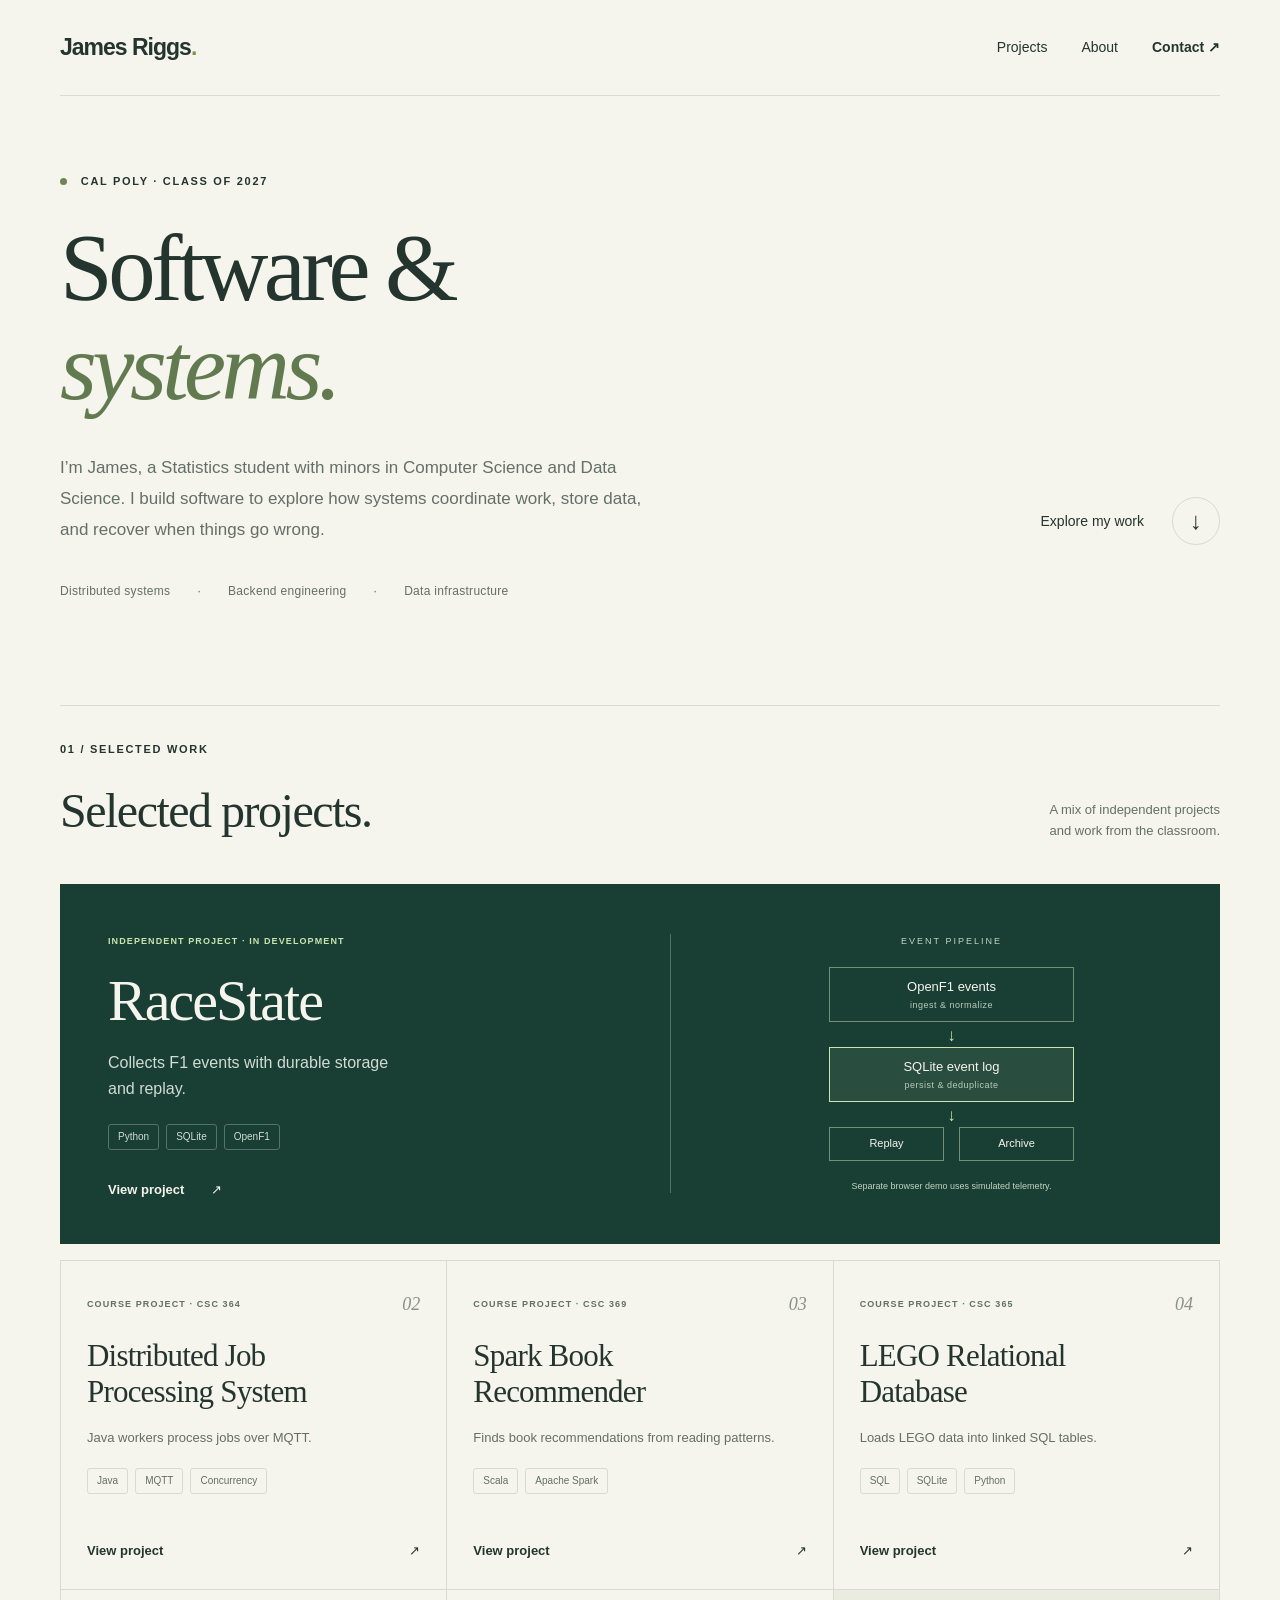
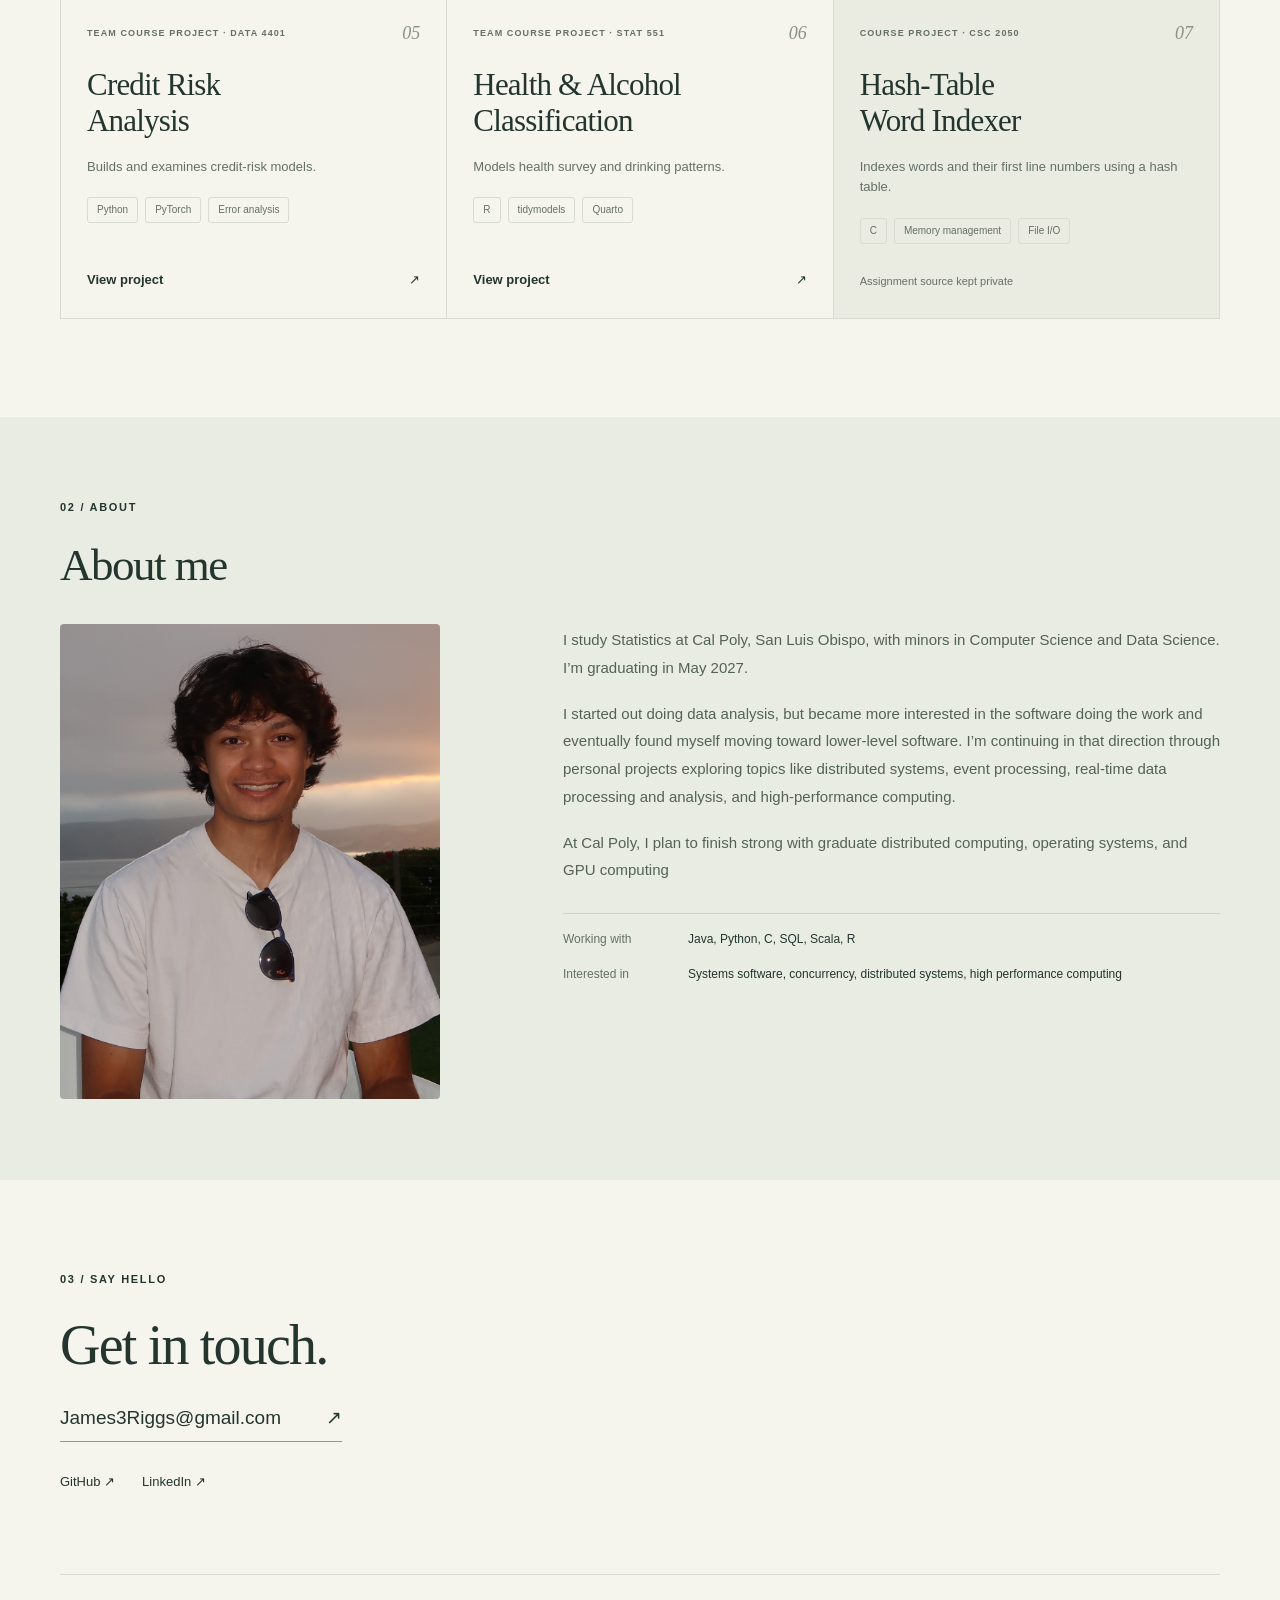
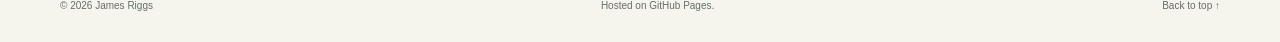
==== commit ae220961: "Update index.html fixed wording" ====
--- a/index.html
+++ b/index.html
@@ -7,7 +7,7 @@
   <meta name="theme-color" content="#193f35">
   <title>James Riggs — Software & Systems</title>
   <link rel="icon" href="favicon.svg" type="image/svg+xml">
-  <link rel="stylesheet" href="style.css">
+  <link rel="stylesheet" href="style.css?v=aab660a">
 </head>
 <body>
   <a class="skip" href="#main">Skip to content</a>
@@ -47,9 +47,9 @@
           <img class="about-photo" src="assets/james-riggs.png" alt="James Riggs outdoors by the coast" width="714" height="661" loading="lazy" decoding="async">
           <div class="about-copy">
             <p>I study Statistics at Cal Poly, San Luis Obispo, with minors in Computer Science and Data Science. I’m graduating in May 2027.</p>
-            <p>I started with data analysis, but became more interested in the software doing the work: how it uses memory, runs tasks concurrently, and moves data between processes. Working in C and building a Java coordinator and worker system pulled me toward lower-level programming, systems software, and distributed systems.</p>
-            <p>I’m continuing in that direction through projects involving concurrency and durable storage. Next, I want to study operating systems and parallel computing in more depth, including GPU computing.</p>
-            <dl><div><dt>Working with</dt><dd>Java, Python, C, SQL, Scala, R</dd></div><div><dt>Interested in</dt><dd>Systems software, concurrency, distributed systems</dd></div></dl>
+            <p>I started out doing data analysis, but became more interested in the software doing the work and eventually found myself moving toward lower-level software. I’m continuing in that direction through personal projects exploring topics like distributed systems, event processing, real-time data processing and analysis, and high-performance computing.</p>
+            <p>At Cal Poly, I plan to finish strong with graduate distributed computing, operating systems, and GPU computing</p>
+            <dl><div><dt>Working with</dt><dd>Java, Python, C, SQL, Scala, R</dd></div><div><dt>Interested in</dt><dd>Systems software, concurrency, distributed systems, high performance computing</dd></div></dl>
           </div>
         </div>
       </div>
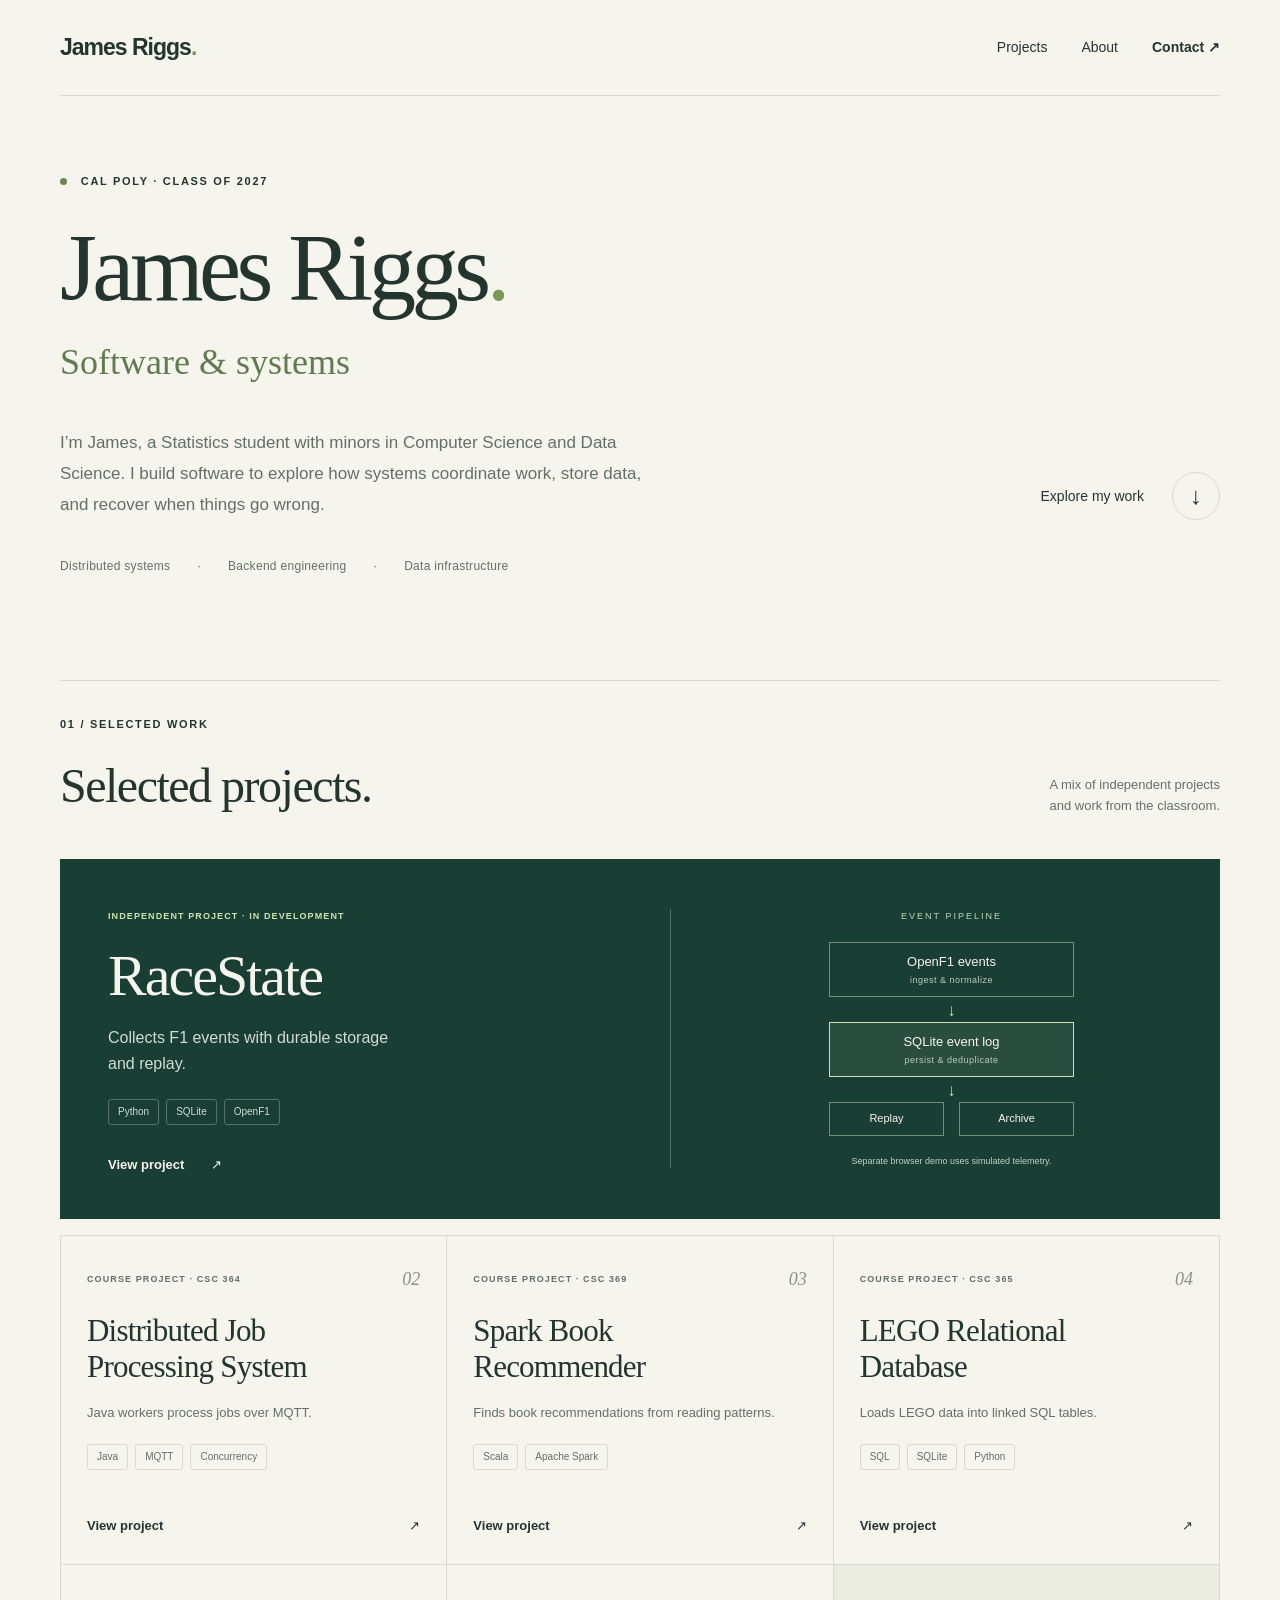
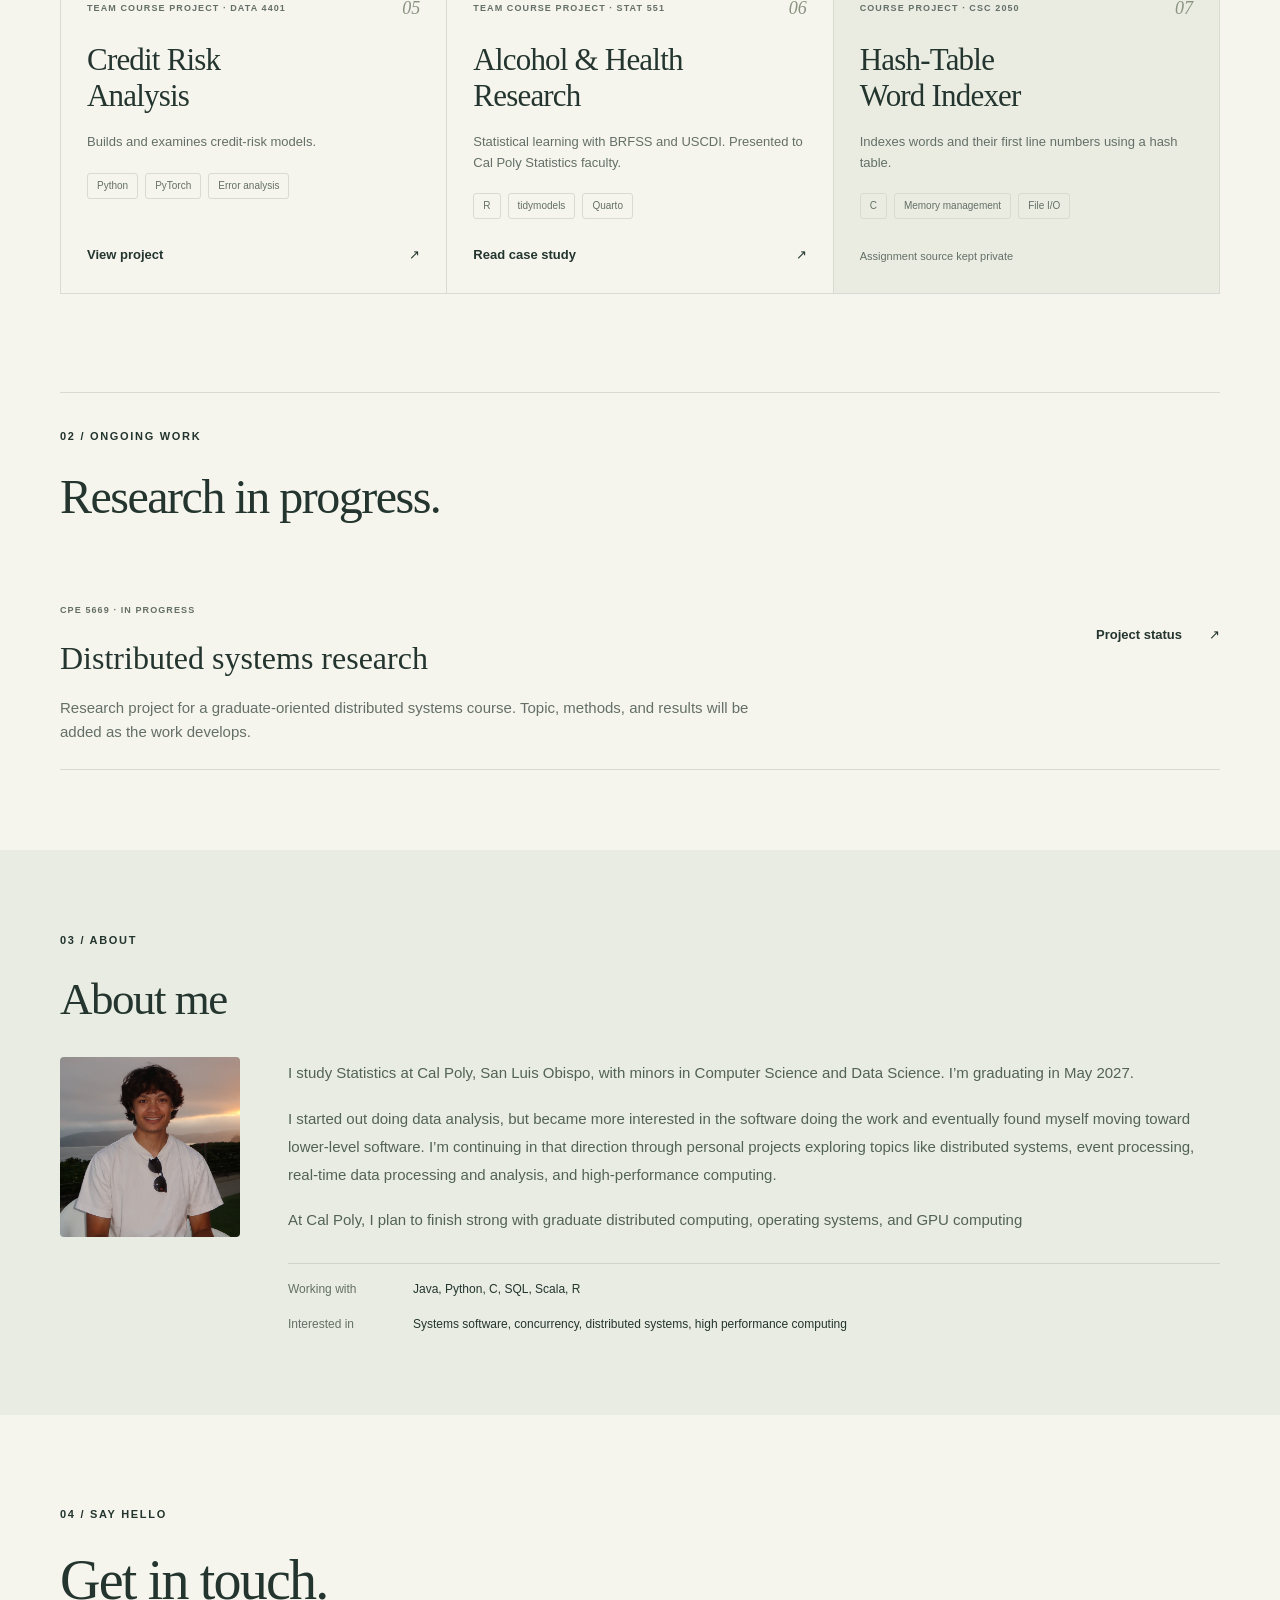
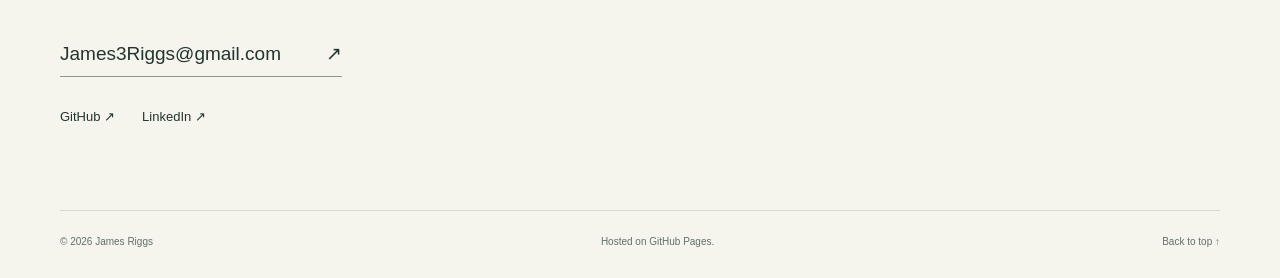
==== commit 5d2f6293: "Lead with James Riggs and add research case studies and poster" ====
--- a/index.html
+++ b/index.html
@@ -7,7 +7,7 @@
   <meta name="theme-color" content="#193f35">
   <title>James Riggs — Software & Systems</title>
   <link rel="icon" href="favicon.svg" type="image/svg+xml">
-  <link rel="stylesheet" href="style.css?v=aab660a">
+  <link rel="stylesheet" href="style.css?v=research-20261027">
 </head>
 <body>
   <a class="skip" href="#main">Skip to content</a>
@@ -18,7 +18,8 @@
   <main id="main">
     <section class="wrap hero" aria-labelledby="intro">
       <div class="eyebrow"><span class="status-dot" aria-hidden="true"></span> CAL POLY · CLASS OF 2027</div>
-      <h1 id="intro">Software &amp;<br><em>systems.</em></h1>
+      <h1 id="intro">James Riggs<span class="dot">.</span></h1>
+      <p class="hero-focus">Software &amp; systems</p>
       <div class="hero-bottom"><p>I’m James, a Statistics student with minors in Computer Science and Data Science. I build software to explore how systems coordinate work, store data, and recover when things go wrong.</p><a class="round-link" href="#projects">Explore my work <span aria-hidden="true">↓</span></a></div>
       <div class="interests"><span>Distributed systems</span><span>Backend engineering</span><span>Data infrastructure</span></div>
     </section>
@@ -34,14 +35,19 @@
         <article class="project"><div class="project-top"><span class="project-kind">COURSE PROJECT · CSC 369</span><span class="project-number">03</span></div><h3>Spark Book<br>Recommender</h3><p>Finds book recommendations from reading patterns.</p><div class="tags"><span>Scala</span><span>Apache Spark</span></div><a class="source" href="https://github.com/jriggs03/spark-book-recommender">View project <span aria-hidden="true">↗</span></a></article>
         <article class="project"><div class="project-top"><span class="project-kind">COURSE PROJECT · CSC 365</span><span class="project-number">04</span></div><h3>LEGO Relational<br>Database</h3><p>Loads LEGO data into linked SQL tables.</p><div class="tags"><span>SQL</span><span>SQLite</span><span>Python</span></div><a class="source" href="https://github.com/jriggs03/lego-relational-database">View project <span aria-hidden="true">↗</span></a></article>
         <article class="project"><div class="project-top"><span class="project-kind">TEAM COURSE PROJECT · DATA 4401</span><span class="project-number">05</span></div><h3>Credit Risk<br>Analysis</h3><p>Builds and examines credit-risk models.</p><div class="tags"><span>Python</span><span>PyTorch</span><span>Error analysis</span></div><a class="source" href="https://github.com/jriggs03/credit-risk-analysis">View project <span aria-hidden="true">↗</span></a></article>
-        <article class="project"><div class="project-top"><span class="project-kind">TEAM COURSE PROJECT · STAT 551</span><span class="project-number">06</span></div><h3>Health & Alcohol<br>Classification</h3><p>Models health survey and drinking patterns.</p><div class="tags"><span>R</span><span>tidymodels</span><span>Quarto</span></div><a class="source" href="https://github.com/jriggs03/Alcohol-Consumption-trends-in-the-U.S.">View project <span aria-hidden="true">↗</span></a></article>
+        <article class="project"><div class="project-top"><span class="project-kind">TEAM COURSE PROJECT · STAT 551</span><span class="project-number">06</span></div><h3>Alcohol &amp; Health<br>Research</h3><p>Statistical learning with BRFSS and USCDI. Presented to Cal Poly Statistics faculty.</p><div class="tags"><span>R</span><span>tidymodels</span><span>Quarto</span></div><a class="source" href="stat551.html">Read case study <span aria-hidden="true">↗</span></a></article>
         <article class="project small-work"><div class="project-top"><span class="project-kind">COURSE PROJECT · CSC 2050</span><span class="project-number">07</span></div><h3>Hash-Table<br>Word Indexer</h3><p>Indexes words and their first line numbers using a hash table.</p><div class="tags"><span>C</span><span>Memory management</span><span>File I/O</span></div><span class="private-source">Assignment source kept private</span></article>
       </div>
     </section>
 
+    <section id="research" class="wrap research-section" aria-labelledby="research-heading">
+      <div class="section-heading"><div><span class="eyebrow">02 / ONGOING WORK</span><h2 id="research-heading">Research in progress.</h2></div></div>
+      <article class="research-row"><div><span class="project-kind">CPE 5669 · IN PROGRESS</span><h3>Distributed systems research</h3><p>Research project for a graduate-oriented distributed systems course. Topic, methods, and results will be added as the work develops.</p></div><a class="source" href="cpe5669.html">Project status <span aria-hidden="true">↗</span></a></article>
+    </section>
+
     <section id="about" class="about" aria-labelledby="about-heading">
       <div class="wrap">
-        <span class="eyebrow">02 / ABOUT</span>
+        <span class="eyebrow">03 / ABOUT</span>
         <h2 id="about-heading">About me</h2>
         <div class="about-grid">
           <img class="about-photo" src="assets/james-riggs.png" alt="James Riggs outdoors by the coast" width="714" height="661" loading="lazy" decoding="async">
@@ -55,8 +61,9 @@
       </div>
     </section>
 
-    <section id="contact" class="wrap contact" aria-labelledby="contact-heading"><span class="eyebrow">03 / SAY HELLO</span><h2 id="contact-heading">Get in touch.</h2><a class="email" href="mailto:James3Riggs@gmail.com">James3Riggs@gmail.com <span aria-hidden="true">↗</span></a><div class="contact-links"><a href="https://github.com/jriggs03">GitHub ↗</a><a href="https://www.linkedin.com/in/James-Riggs/">LinkedIn ↗</a></div></section>
+    <section id="contact" class="wrap contact" aria-labelledby="contact-heading"><span class="eyebrow">04 / SAY HELLO</span><h2 id="contact-heading">Get in touch.</h2><a class="email" href="mailto:James3Riggs@gmail.com">James3Riggs@gmail.com <span aria-hidden="true">↗</span></a><div class="contact-links"><a href="https://github.com/jriggs03">GitHub ↗</a><a href="https://www.linkedin.com/in/James-Riggs/">LinkedIn ↗</a></div></section>
   </main>
   <footer class="wrap footer"><span>© 2026 James Riggs</span><span>Hosted on GitHub Pages.</span><a href="#">Back to top ↑</a></footer>
 </body>
 </html>
+
--- a/style.css
+++ b/style.css
@@ -1 +1,25 @@
 :root{--paper:#f5f4ed;--ink:#23352e;--muted:#647067;--green:#193f35;--line:#d7dbd1;--accent:#c9e4ae;--serif:Georgia,'Times New Roman',serif;--sans:-apple-system,BlinkMacSystemFont,'Segoe UI',sans-serif}*{box-sizing:border-box}html{scroll-behavior:smooth;scroll-padding-top:24px}body{margin:0;background:var(--paper);color:var(--ink);font-family:var(--sans);font-size:16px;line-height:1.6}a{color:inherit;text-decoration:none}a:hover{text-decoration:underline;text-underline-offset:5px}a:focus-visible{outline:3px solid #6b8d45;outline-offset:7px;border-radius:2px}.wrap{width:min(1160px,calc(100% - 96px));margin-inline:auto}.skip{position:absolute;left:16px;top:-80px;padding:10px;background:var(--ink);color:white;z-index:10}.skip:focus{top:10px}.topbar{display:flex;align-items:center;justify-content:space-between;padding:29px 0;border-bottom:1px solid var(--line)}.wordmark{font-size:23px;font-weight:650;letter-spacing:-1px}.dot{color:#789856}nav{display:flex;gap:34px;font-size:14px}nav a:last-child{font-weight:600}.hero{padding-top:77px;padding-bottom:44px}.eyebrow{font-size:11px;letter-spacing:1.7px;font-weight:650}.status-dot{display:inline-block;width:7px;height:7px;background:#6c8756;border-radius:50%;margin-right:9px}h1,h2,h3,p{margin:0}h1,h2,h3{font-family:var(--serif);font-weight:400}h1{font-size:clamp(62px,7.4vw,104px);letter-spacing:-4.5px;line-height:1.04;margin-top:29px}em{font-weight:400;color:#617a4f}.hero-bottom{display:flex;justify-content:space-between;align-items:flex-end;gap:55px;margin-top:37px}.hero-bottom p{max-width:590px;color:var(--muted);font-size:17px;line-height:1.8}.round-link{display:flex;align-items:center;gap:28px;font-size:14px;white-space:nowrap}.round-link span{display:grid;place-items:center;width:48px;height:48px;border:1px solid var(--line);border-radius:50%;font-size:24px}.interests{display:flex;gap:27px;padding-top:37px;font-size:12px;letter-spacing:.3px;color:var(--muted)}.interests span+span:before{content:'·';margin-right:27px}.projects{padding-top:60px;padding-bottom:98px}.section-heading{display:flex;justify-content:space-between;align-items:flex-end;border-top:1px solid var(--line);padding-top:29px;margin-bottom:34px}.section-heading h2{font-size:48px;letter-spacing:-1.5px;margin-top:12px}.section-heading>p{font-size:13px;color:var(--muted);text-align:right;padding-bottom:8px}.featured{background:var(--green);color:var(--paper);display:grid;grid-template-columns:1fr 1fr;min-height:350px;padding:42px 48px;gap:60px}.project-kind{font-size:10px;letter-spacing:1.1px;font-weight:600}.featured .project-kind{color:var(--accent)}.featured h3{font-size:58px;letter-spacing:-2px;margin-top:15px;line-height:1.2}.featured-copy>p{color:#d1dcd3;margin-top:14px;max-width:290px}.tags{display:flex;flex-wrap:wrap;gap:7px;margin-top:23px}.tags span{font-size:10px;line-height:1.4;border:1px solid var(--line);padding:5px 9px;border-radius:3px;color:var(--muted)}.featured .tags span{color:#d1dcd3;border-color:#567167}.source{display:inline-flex;gap:27px;font-size:13px;font-weight:550;margin-top:30px}.flow{align-self:center;text-align:center;border-left:1px solid #537064;padding-left:60px}.flow-caption{font-size:9px;letter-spacing:2px;color:#c1d4c1;margin-bottom:18px}.flow-node{border:1px solid #728f77;padding:9px 15px;font-size:13px;max-width:245px;margin:auto}.flow-node span{display:block;font-size:9px;letter-spacing:.5px;color:#b9cdbb}.flow-node.primary{border-color:var(--accent);background:#294d3e}.connector{height:25px;color:var(--accent);font-size:17px}.flow-fork{display:flex;gap:15px;max-width:245px;margin:auto}.flow-fork span{width:50%;border:1px solid #728f77;padding:7px;font-size:11px}.flow-note{font-size:9px;color:#c1d4c1;margin-top:18px}.project-grid{display:grid;grid-template-columns:repeat(3,minmax(0,1fr));margin-top:16px;border-top:1px solid var(--line);border-left:1px solid var(--line)}.project{padding:29px 26px 27px;border-bottom:1px solid var(--line);border-right:1px solid var(--line);display:flex;flex-direction:column;min-height:329px}.project-top{display:flex;justify-content:space-between;align-items:center;gap:12px}.project-kind{color:var(--muted);font-size:9px}.project-number{font-family:var(--serif);font-style:italic;color:#899380;font-size:18px}.project h3{font-size:31px;letter-spacing:-.8px;line-height:1.18;margin-top:19px}.project p{font-size:13px;color:var(--muted);margin-top:17px}.project .tags{margin-top:20px;margin-bottom:25px}.project .source{margin-top:auto;justify-content:space-between}.small-work{background:#eaece2}.private-source{font-size:11px;color:var(--muted);margin-top:auto}.about{background:#e9ece2;padding:76px 0 81px}.about-grid{display:grid;grid-template-columns:minmax(0,.8fr) minmax(0,1.2fr);gap:65px;align-items:start;margin-top:32px}.about-photo{display:block;width:100%;max-width:380px;aspect-ratio:4/5;height:auto;object-fit:cover;object-position:50% 20%;border-radius:4px}.about h2{font-size:45px;line-height:1.15;letter-spacing:-1.5px;margin-top:22px}.about-copy{padding-top:2px}.about-copy>p{font-size:15px;line-height:1.85;color:#536257;margin-bottom:18px}.about dl{margin:29px 0 0;border-top:1px solid #ced4c6}.about dl>div{display:grid;grid-template-columns:110px 1fr;gap:15px;padding-top:16px;font-size:12px}dt{color:var(--muted)}dd{margin:0}.contact{padding-top:85px;padding-bottom:82px}.contact h2{font-size:56px;line-height:1.1;letter-spacing:-1.8px;margin:24px 0 27px}.email{font-size:19px;border-bottom:1px solid #8d9b7f;padding-bottom:7px;display:inline-flex;gap:45px}.contact-links{display:flex;gap:27px;margin-top:30px;font-size:13px}.footer{display:flex;justify-content:space-between;gap:20px;border-top:1px solid var(--line);padding:23px 0 28px;font-size:10px;color:var(--muted)}@media(min-width:1400px){.hero{padding-top:90px}}@media(max-width:950px){.wrap{width:calc(100% - 56px)}.project-grid{grid-template-columns:repeat(2,minmax(0,1fr))}.featured{gap:30px;padding:35px}.flow{padding-left:30px}.hero-bottom{gap:25px}.about-grid{gap:35px}.about h2{font-size:38px}h1{letter-spacing:-3px}}@media(max-width:620px){.wrap{width:calc(100% - 36px)}.topbar{padding:21px 0}.wordmark{font-size:21px}nav{gap:17px;font-size:12px}.hero{padding-top:50px}.eyebrow{font-size:9px}h1{font-size:58px;letter-spacing:-2.7px;margin-top:25px}.hero-bottom{display:block;margin-top:29px}.hero-bottom p{font-size:15px}.round-link{margin-top:23px;justify-content:space-between}.interests{gap:12px;flex-wrap:wrap;font-size:9px;padding-top:28px}.interests span+span:before{margin-right:12px}.projects{padding-top:35px;padding-bottom:55px}.section-heading h2{font-size:36px}.section-heading>p{display:none}.featured{display:block;padding:29px}.featured h3{font-size:47px}.flow{border-left:0;border-top:1px solid #537064;padding:27px 0 0;margin-top:30px}.project-grid{grid-template-columns:1fr}.project{min-height:300px;padding:25px}.project h3{font-size:32px}.about{padding:50px 0}.about-grid{grid-template-columns:1fr;gap:28px}.about h2{font-size:37px}.contact{padding-top:54px;padding-bottom:53px}.contact h2{font-size:40px}.email{font-size:15px;gap:25px}.footer{flex-wrap:wrap;font-size:9px}.footer span:nth-child(2){order:3;width:100%}}@media(prefers-reduced-motion:reduce){html{scroll-behavior:auto}}@media print{.topbar,.contact,.footer{display:none}.hero{padding-top:20px}.projects{padding-top:20px}.project,.featured{break-inside:avoid}a.source:after{content:' (' attr(href) ')';font-size:8px}.wrap{width:100%}}
+
+
+/* Personal hierarchy and research pages retain the existing palette and type. */
+.hero-focus{font-family:var(--serif);font-size:clamp(24px,3vw,36px);color:#617a4f;margin-top:16px}
+.about-grid{grid-template-columns:180px minmax(0,1fr);gap:48px}
+.about-photo{max-width:180px;aspect-ratio:1/1}
+.research-section{padding-bottom:80px}
+.research-row{display:flex;align-items:flex-start;justify-content:space-between;gap:40px;padding:25px 0;border-bottom:1px solid var(--line)}
+.research-row h3{font-size:32px;margin:12px 0}
+.research-row p{max-width:690px;color:var(--muted);font-size:15px}
+.case-study{max-width:900px;padding-top:60px;padding-bottom:80px}
+.case-study h1{font-size:clamp(42px,6vw,72px);letter-spacing:-2px;margin-bottom:22px}
+.case-study .lead{font-size:19px;max-width:760px;color:var(--muted)}
+.case-meta{display:flex;flex-wrap:wrap;gap:12px 30px;font-size:12px;margin:25px 0;color:var(--muted)}
+.case-links{display:flex;flex-wrap:wrap;gap:12px 28px;margin:28px 0 45px}
+.case-links a{text-decoration:underline;text-underline-offset:5px;font-size:14px}
+.case-section{border-top:1px solid var(--line);padding-top:26px;margin-top:34px}
+.case-section h2{font-size:34px;letter-spacing:-.8px;margin-bottom:18px}
+.case-section p,.case-section li{color:#536257;font-size:16px;line-height:1.85}
+.case-section p+p{margin-top:16px}.case-section ul{padding-left:22px}
+.data-grid{display:grid;grid-template-columns:1fr 1fr;gap:20px}
+.data-card{background:#e9ece2;padding:24px}.data-card h3{font-size:28px;margin-bottom:12px}
+.case-note{font-size:13px!important;color:var(--muted)!important;margin-top:18px}
+@media(max-width:620px){.about-grid{grid-template-columns:1fr;gap:26px}.about-photo{max-width:140px}.research-section{padding-bottom:50px}.research-row{display:block}.research-row .source{margin-top:22px}.case-study{padding-top:40px}.data-grid{grid-template-columns:1fr}.case-study .lead{font-size:17px}}
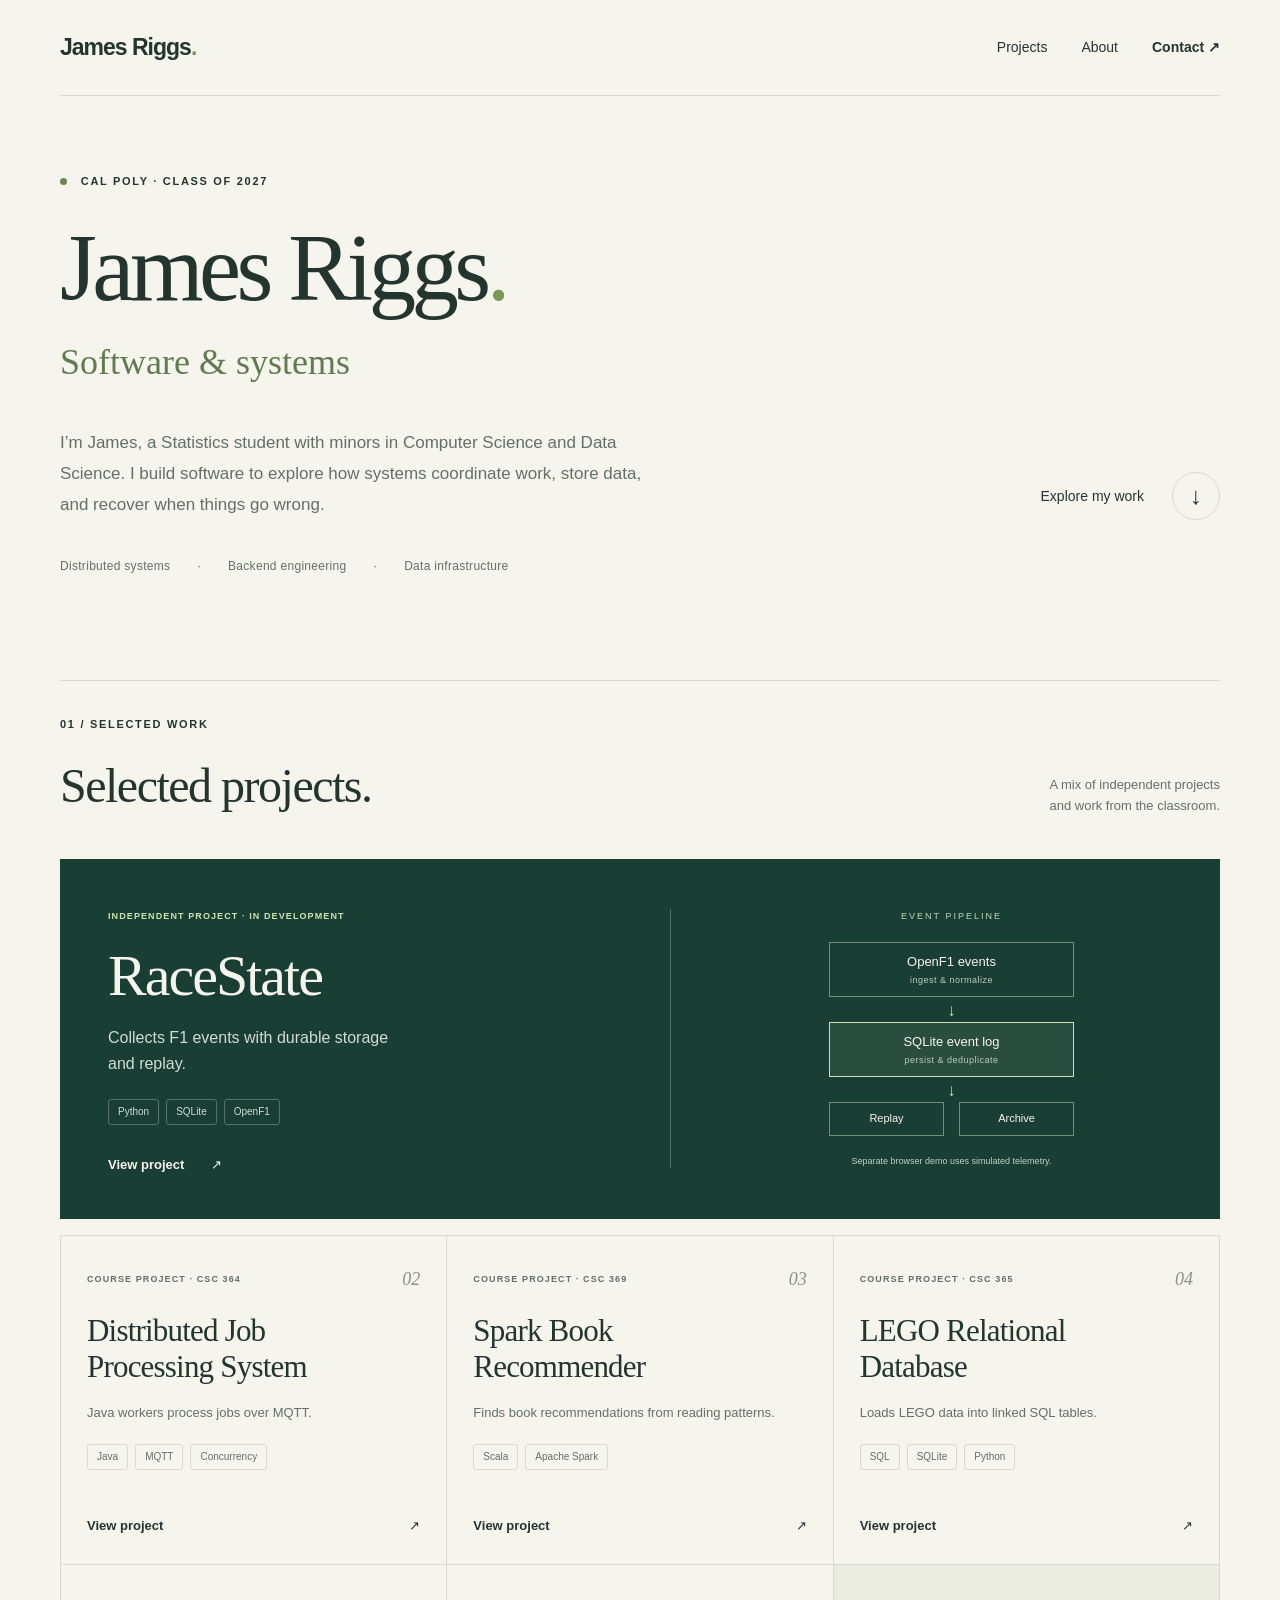
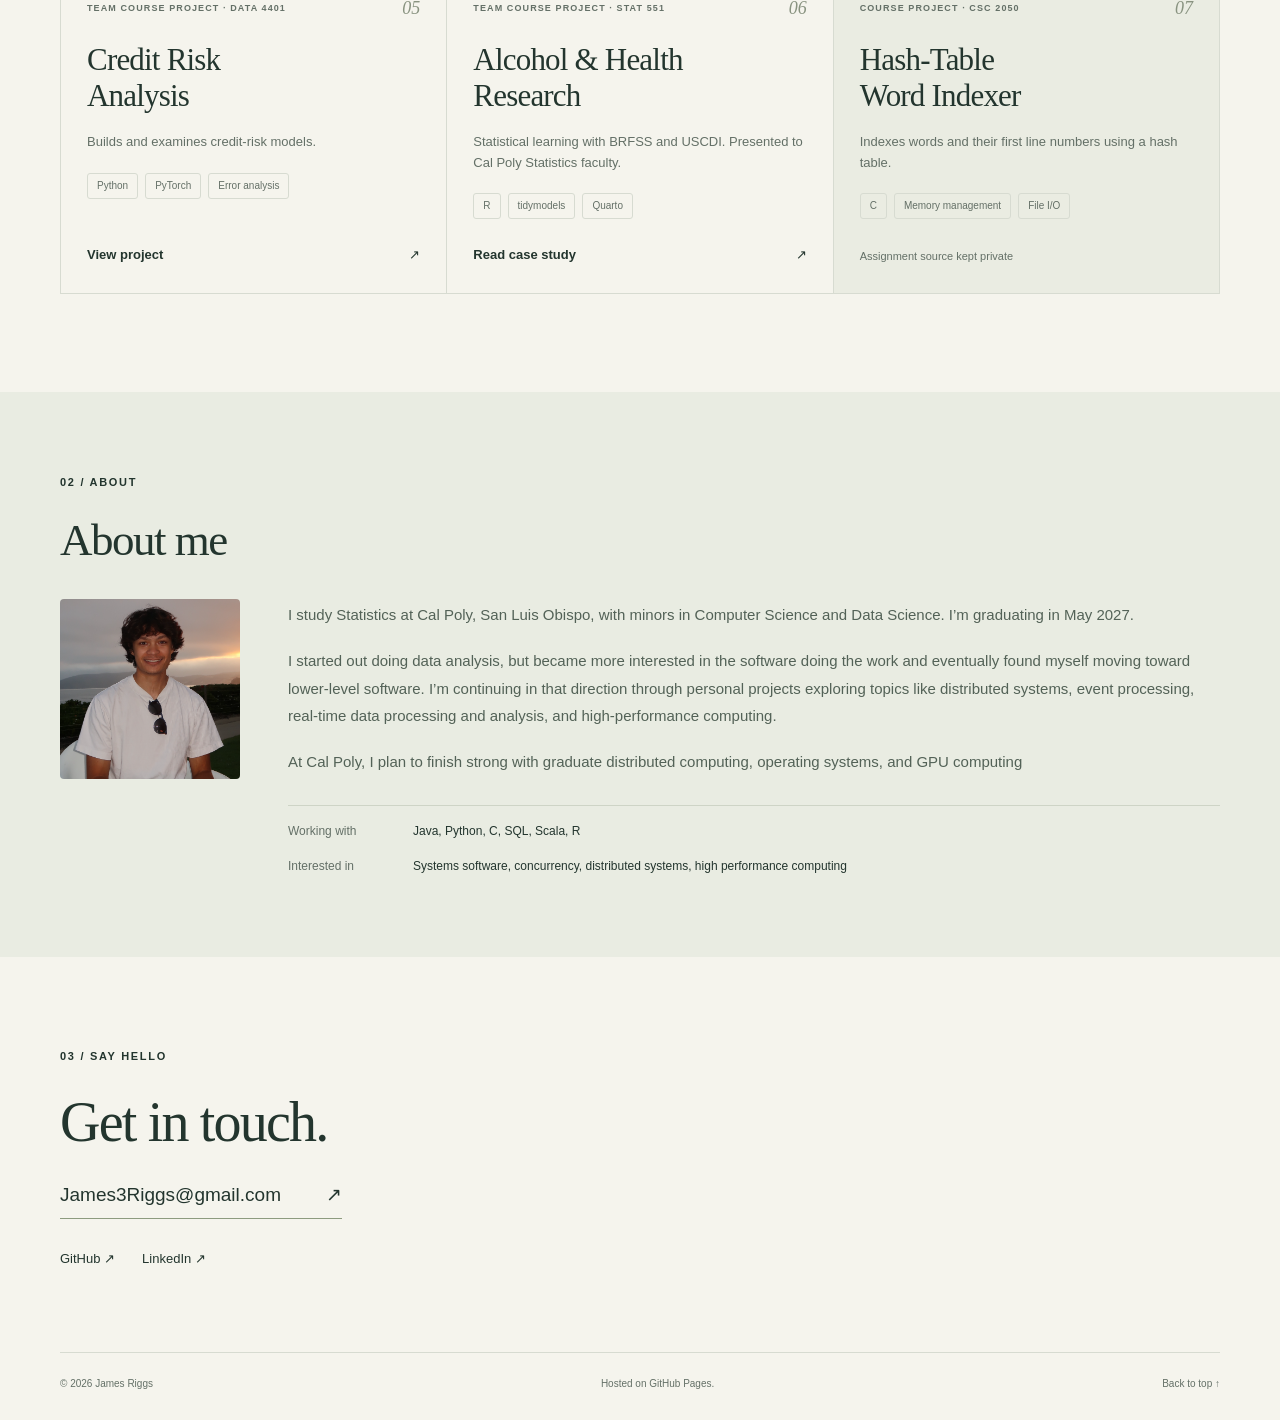
==== commit 59d625c0: "Remove unstarted CPE 5669 project and hold poster for review" ====
--- a/index.html
+++ b/index.html
@@ -40,14 +40,9 @@
       </div>
     </section>
 
-    <section id="research" class="wrap research-section" aria-labelledby="research-heading">
-      <div class="section-heading"><div><span class="eyebrow">02 / ONGOING WORK</span><h2 id="research-heading">Research in progress.</h2></div></div>
-      <article class="research-row"><div><span class="project-kind">CPE 5669 · IN PROGRESS</span><h3>Distributed systems research</h3><p>Research project for a graduate-oriented distributed systems course. Topic, methods, and results will be added as the work develops.</p></div><a class="source" href="cpe5669.html">Project status <span aria-hidden="true">↗</span></a></article>
-    </section>
-
     <section id="about" class="about" aria-labelledby="about-heading">
       <div class="wrap">
-        <span class="eyebrow">03 / ABOUT</span>
+        <span class="eyebrow">02 / ABOUT</span>
         <h2 id="about-heading">About me</h2>
         <div class="about-grid">
           <img class="about-photo" src="assets/james-riggs.png" alt="James Riggs outdoors by the coast" width="714" height="661" loading="lazy" decoding="async">
@@ -61,7 +56,7 @@
       </div>
     </section>
 
-    <section id="contact" class="wrap contact" aria-labelledby="contact-heading"><span class="eyebrow">04 / SAY HELLO</span><h2 id="contact-heading">Get in touch.</h2><a class="email" href="mailto:James3Riggs@gmail.com">James3Riggs@gmail.com <span aria-hidden="true">↗</span></a><div class="contact-links"><a href="https://github.com/jriggs03">GitHub ↗</a><a href="https://www.linkedin.com/in/James-Riggs/">LinkedIn ↗</a></div></section>
+    <section id="contact" class="wrap contact" aria-labelledby="contact-heading"><span class="eyebrow">03 / SAY HELLO</span><h2 id="contact-heading">Get in touch.</h2><a class="email" href="mailto:James3Riggs@gmail.com">James3Riggs@gmail.com <span aria-hidden="true">↗</span></a><div class="contact-links"><a href="https://github.com/jriggs03">GitHub ↗</a><a href="https://www.linkedin.com/in/James-Riggs/">LinkedIn ↗</a></div></section>
   </main>
   <footer class="wrap footer"><span>© 2026 James Riggs</span><span>Hosted on GitHub Pages.</span><a href="#">Back to top ↑</a></footer>
 </body>
